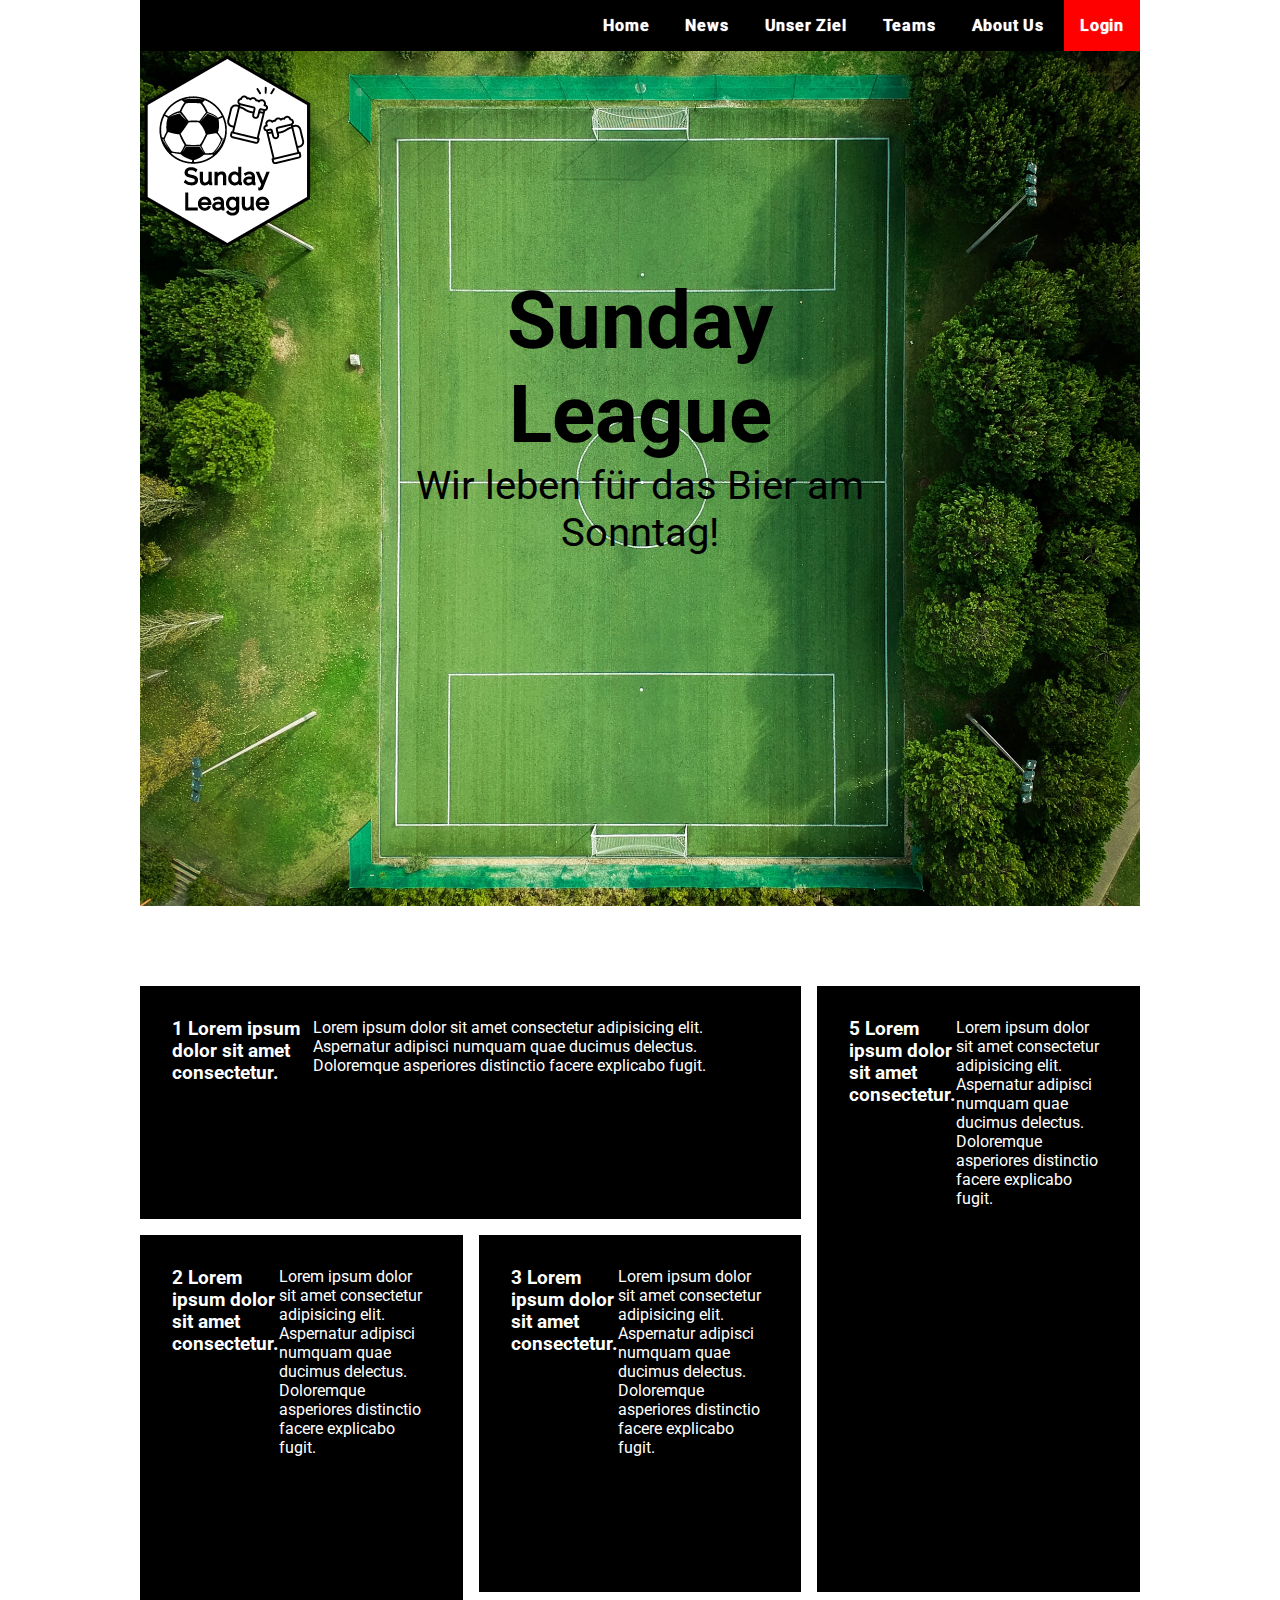
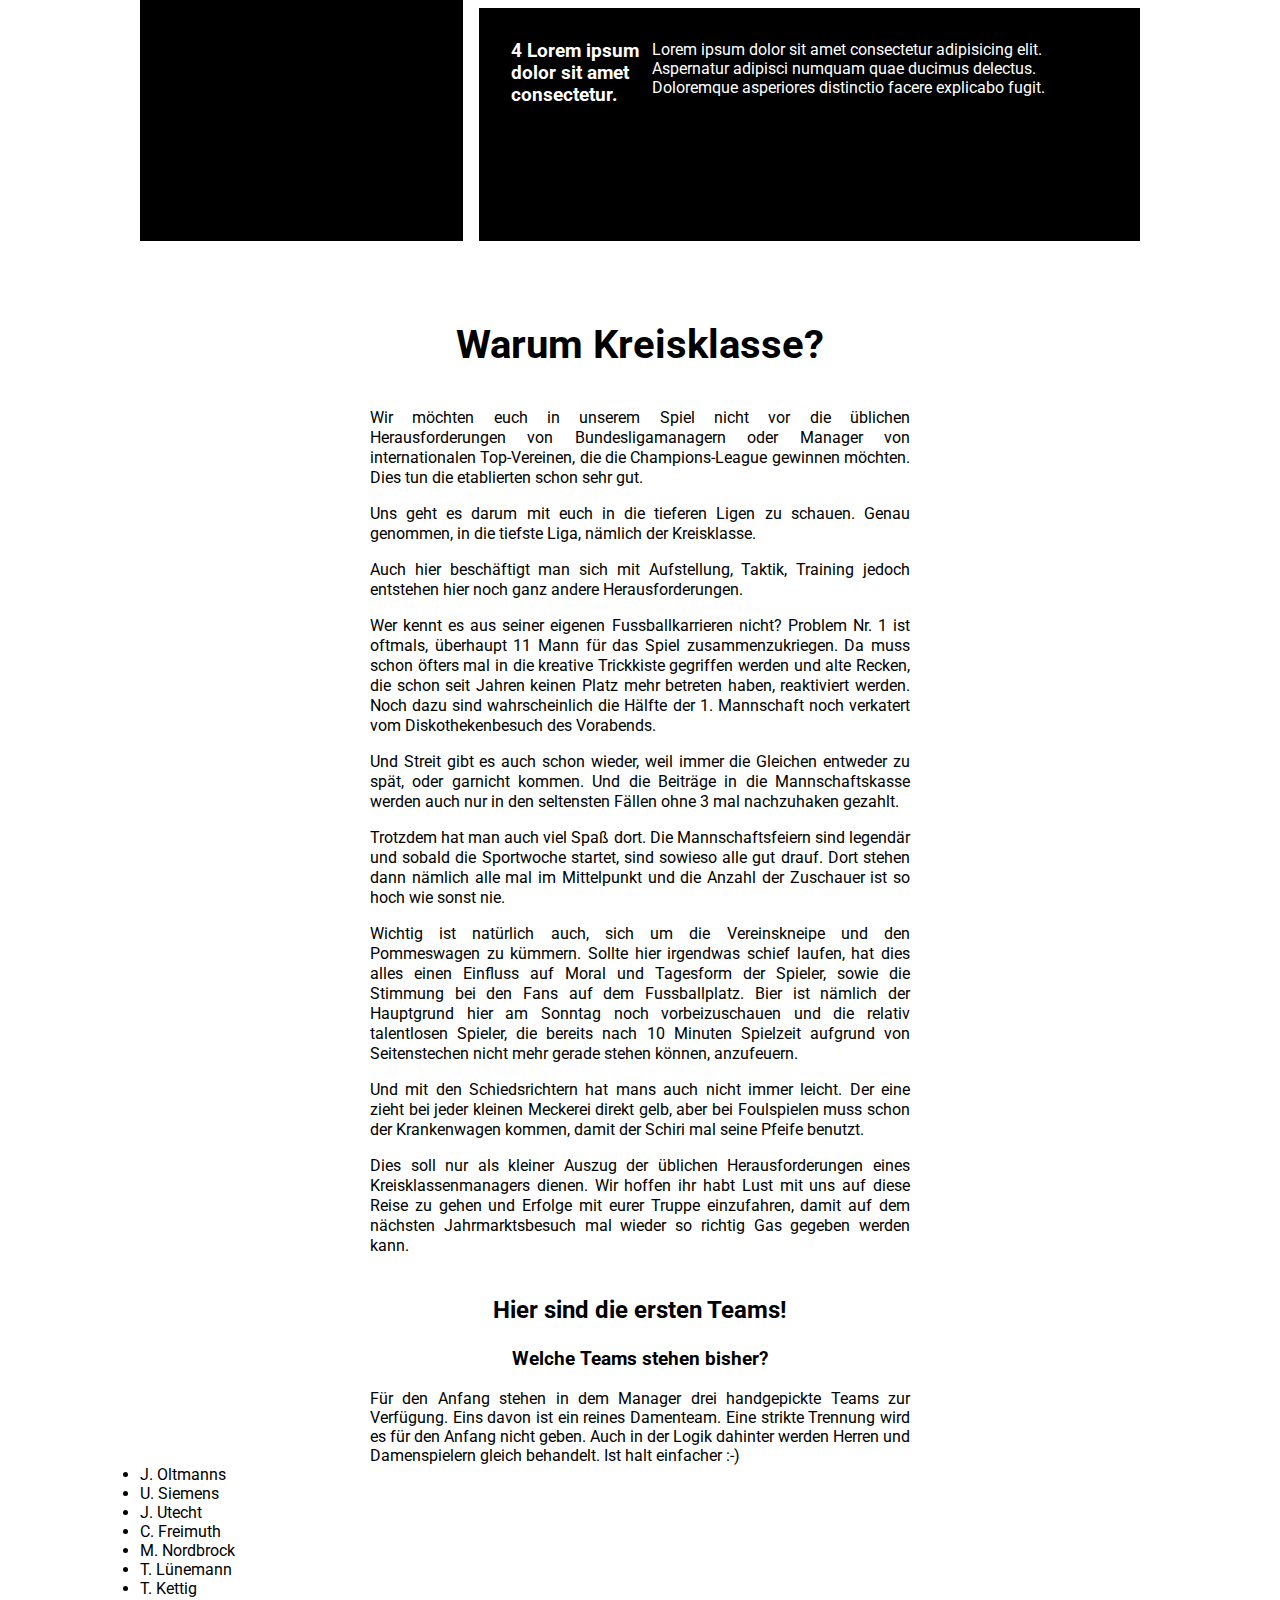
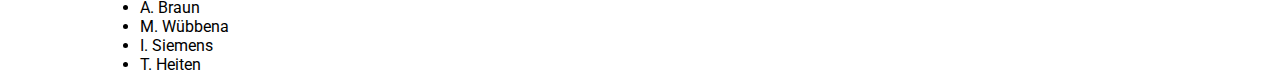
==== index.html @ 35e3285a "Basic Design, init GITHUB" ====
<!DOCTYPE html>
<html lang="en">
<head>
  <meta charset="UTF-8">
  <meta http-equiv="X-UA-Compatible" content="IE=edge">
  <meta name="viewport" content="width=device-width, initial-scale=1.0">
  <title>Sunday League</title>
  <link rel="stylesheet" href="assets/css/style.css">
</head>
<body>
  <nav>
    <ul>
      <li><a href="#home">Home</a></li>
      <li><a href="#news">News</a></li>
      <li><a href="#ziel">Unser Ziel</a></li>
      <li><a href="#teams">Teams</a></li>
      <li><a href="#about">About Us</a></li>
      <li><a href="#">Login</a></li>
    </ul>
  </nav>
  <section id="home">
    <header>
      <div><img src="assets/img/logo.png" alt="Sunday League Logo, Fusball und Bier"></div>
      <div>test</div>
      <article>
        <h1>Sunday League</h1>
        <p>Wir leben für das Bier am Sonntag!</p>
      </article>
    </header>
  </section>
    <main>
      <section id="news">
        <div class="flex-news grid-news-1">
          <h3>1 Lorem ipsum dolor sit amet consectetur.</h3>
          <p>Lorem ipsum dolor sit amet consectetur adipisicing elit. Aspernatur adipisci numquam quae ducimus delectus. Doloremque asperiores distinctio facere explicabo fugit.</p>
          <img src="" alt="">
        </div>
        <div class="flex-news grid-news-2">
          <h3>2 Lorem ipsum dolor sit amet consectetur.</h3>
          <p>Lorem ipsum dolor sit amet consectetur adipisicing elit. Aspernatur adipisci numquam quae ducimus delectus. Doloremque asperiores distinctio facere explicabo fugit.</p>
          <img src="" alt="">
        </div>
        <div class="flex-news grid-news-3">
          <h3>3 Lorem ipsum dolor sit amet consectetur.</h3>
          <p>Lorem ipsum dolor sit amet consectetur adipisicing elit. Aspernatur adipisci numquam quae ducimus delectus. Doloremque asperiores distinctio facere explicabo fugit.</p>
        </div>
        <div class="flex-news grid-news-4">
          <h3>4 Lorem ipsum dolor sit amet consectetur.</h3>
          <p>Lorem ipsum dolor sit amet consectetur adipisicing elit. Aspernatur adipisci numquam quae ducimus delectus. Doloremque asperiores distinctio facere explicabo fugit.</p>
          <img src="" alt="">
        </div>
        <div class="flex-news grid-news-5">
          <h3>5 Lorem ipsum dolor sit amet consectetur.</h3>
          <p>Lorem ipsum dolor sit amet consectetur adipisicing elit. Aspernatur adipisci numquam quae ducimus delectus. Doloremque asperiores distinctio facere explicabo fugit.</p>
          <img src="" alt="">
        </div>
      </section>
      <section id="ziel">
        <article>
          <h2> Warum Kreisklasse?</h2>
          <p>
            Wir möchten euch in unserem Spiel nicht vor die üblichen
            Herausforderungen von Bundesligamanagern oder Manager von
            internationalen Top-Vereinen, die die Champions-League gewinnen
            möchten. Dies tun die etablierten schon sehr gut.
          </p>
          <p>
            Uns geht es darum mit euch in die tieferen Ligen zu schauen. Genau
            genommen, in die tiefste Liga, nämlich der Kreisklasse.
          </p>
          <p>
            Auch hier beschäftigt man sich mit Aufstellung, Taktik, Training
            jedoch entstehen hier noch ganz andere Herausforderungen.
          </p>
          <p>
            Wer kennt es aus seiner eigenen Fussballkarrieren nicht? Problem Nr. 1
            ist oftmals, überhaupt 11 Mann für das Spiel zusammenzukriegen. Da
            muss schon öfters mal in die kreative Trickkiste gegriffen werden und
            alte Recken, die schon seit Jahren keinen Platz mehr betreten haben,
            reaktiviert werden. Noch dazu sind wahrscheinlich die Hälfte der 1.
            Mannschaft noch verkatert vom Diskothekenbesuch des Vorabends.
          </p>
          <p>
            Und Streit gibt es auch schon wieder, weil immer die Gleichen entweder
            zu spät, oder garnicht kommen. Und die Beiträge in die
            Mannschaftskasse werden auch nur in den seltensten Fällen ohne 3 mal
            nachzuhaken gezahlt.
          </p>
          <p>
            Trotzdem hat man auch viel Spaß dort. Die Mannschaftsfeiern sind
            legendär und sobald die Sportwoche startet, sind sowieso alle gut
            drauf. Dort stehen dann nämlich alle mal im Mittelpunkt und die Anzahl
            der Zuschauer ist so hoch wie sonst nie.
          </p>
          <p>
            Wichtig ist natürlich auch, sich um die Vereinskneipe und den
            Pommeswagen zu kümmern. Sollte hier irgendwas schief laufen, hat dies
            alles einen Einfluss auf Moral und Tagesform der Spieler, sowie die
            Stimmung bei den Fans auf dem Fussballplatz. Bier ist nämlich der
            Hauptgrund hier am Sonntag noch vorbeizuschauen und die relativ
            talentlosen Spieler, die bereits nach 10 Minuten Spielzeit aufgrund
            von Seitenstechen nicht mehr gerade stehen können, anzufeuern.
          </p>
          <p>
            Und mit den Schiedsrichtern hat mans auch nicht immer leicht. Der eine
            zieht bei jeder kleinen Meckerei direkt gelb, aber bei Foulspielen
            muss schon der Krankenwagen kommen, damit der Schiri mal seine Pfeife
            benutzt.
          </p>
          <p>
            Dies soll nur als kleiner Auszug der üblichen Herausforderungen eines
            Kreisklassenmanagers dienen. Wir hoffen ihr habt Lust mit uns auf
            diese Reise zu gehen und Erfolge mit eurer Truppe einzufahren, damit
            auf dem nächsten Jahrmarktsbesuch mal wieder so richtig Gas gegeben
            werden kann.
          </p>
        </article>
      </section>
      <section id="teams">
        <h2> Hier sind die ersten Teams!</h2>
          <div>
            <h3>Welche Teams stehen bisher?</h3>
            <p>Für den Anfang stehen in dem Manager drei handgepickte Teams zur
              Verfügung. Eins davon ist ein reines Damenteam. Eine strikte Trennung wird es für den Anfang nicht geben. Auch in der Logik dahinter werden Herren und Damenspielern gleich behandelt. Ist halt einfacher :-)</p>
          </div>
          <div class="grid-teams">
            <ul>
              <li>J. Oltmanns</li>
              <li>U. Siemens</li>
              <li>J. Utecht</li>
              <li>C. Freimuth</li>
              <li>M. Nordbrock</li>
              <li>T. Lünemann</li>
              <li>T. Kettig</li>
              <li>A. Braun</li>
              <li>M. Wübbena</li>
              <li>I. Siemens</li>
              <li>T. Heiten</li>
            </ul>
          </div>
      </section>
    </main>
</body>
</html>
---- assets/css/style.css ----
@import url("https://fonts.googleapis.com/css2?family=Roboto:wght@400;700;900&display=swap");

/* font-family: 'Roboto', sans-serif; */

/* ============DEFINING VARIABLES=========== */

:root {
  --prm-ff: "Roboto", sans-serif;
  --max-width-text: 60ch;
}

/* =============GENERAL STYLING============== */

* {
  margin: 0;
  padding: 0;
  box-sizing: border-box;
}

body {
  max-width: 1000px;
  margin: 0 auto;
  font-family: var(--prm-ff);
}

/*===============SCROLLING============*/

html {
  scroll-snap-type: y mandatory;
  scroll-behavior: smooth;
  scroll-padding: 0;
}

section {
  scroll-snap-align: start;
  scroll-margin-block-start: 10vh;
  scroll-margin-block-end: 20vh;
}

/* ==============NAVBAR============ */
body nav:first-of-type {
  position: sticky;
  top: 0em;
  min-height: 5vh;
}

body nav:first-of-type ul {
  background-color: black;
  text-align: right;
  list-style: none;
}

body nav:first-of-type ul li {
  display: inline-block;
  font-size: 1rem;
  font-weight: 700;
  padding: 1em 1em;
  /* border-right: solid 0.25em white;
  border-left: solid 0.25em white; */
  text-align: center;
}

body nav:first-of-type ul li a {
  color: white;
  text-shadow: 0px 0px 1px white;
  text-decoration: none;
  letter-spacing: 0.05em;
}

body nav:first-of-type ul li a:hover {
  color: grey;
  text-decoration: none;
}

body nav:first-of-type ul li:last-child {
  background-color: red;
}
/* =============HEADER SECTION 1 ============== */

section header > div:first-of-type {
  text-align: left;
  /* position: relative; */
  /* top: -3rem; */
  /* left: -1rem; */
}

section header {
  background-image: url(../img/henrique-macedo-8RzMsxk3wgg-unsplash.jpeg);
  background-size: cover;
  background-position: center;
  min-height: 95vh;
  margin-bottom: 5rem;
}

section header article {
  max-width: 50%;
  margin: 0 auto;
  text-align: center;
  font-family: var(--prm-ff);
  /* text-shadow: 1px 1px 2px black; */
  /* padding: 1.5rem 0; */
}

section header article h1 {
  font-size: 5rem;
}

section header article p {
  font-size: 2.5rem;
}

/* =============NEWS SITE=============== */

/* /////// SETUP CSS GRID / FLEXBOX ////////// */

main section div:nth-child(1) {
  grid-area: news-1;
}

main section div:nth-child(2) {
  grid-area: news-2;
}

main section div:nth-child(3) {
  grid-area: news-3;
}

main section div:nth-child(4) {
  grid-area: news-4;
}

main section div:nth-child(5) {
  grid-area: player-focus;
}

main section:nth-child(1) > div {
  display: flex;
}

main > section:nth-child(1) {
  display: grid;
  grid-template-areas:
    "news-1 news-1 player-focus"
    "news-2 news-3 player-focus"
    "news-2 news-4 news-4";
  grid-auto-columns: 1fr;
  gap: 1rem;
  min-height: 95vh;
}

/* ////////Styling NEWS-BLOCKS///////// */

main section:nth-child(1) {
  margin-bottom: 5rem;
}

main section:nth-child(1) div {
  padding: 2em;
  background-color: black;
  color: white;

  /* margin-bottom: 2.5rem; */
}

/* ==============STYLING WHY PAGE================ */

main section:nth-child(2) {
  max-width: var(--max-width-text);
  margin: 0 auto;
  margin-bottom: 2.5rem;
}

main section:nth-child(2) h2 {
  text-align: center;
  font-size: 2.5rem;
  font-weight: 700;
  margin-bottom: 1em;
}

main section:nth-child(2) p {
  text-align: justify;
  margin-bottom: 1em;
  line-height: 1.25em;
}

/* =================STYLING TEAM PAGE================ */

main section:nth-child(3) {
}

main section:nth-child(3) h2 {
  text-align: center;
  margin-bottom: 1em;
}

main section:nth-child(3) h3 {
  text-align: center;
  margin-bottom: 1em;
}

main section:nth-child(3) p {
  text-align: justify;
  max-width: var(--max-width-text);
  margin: 0 auto;
}
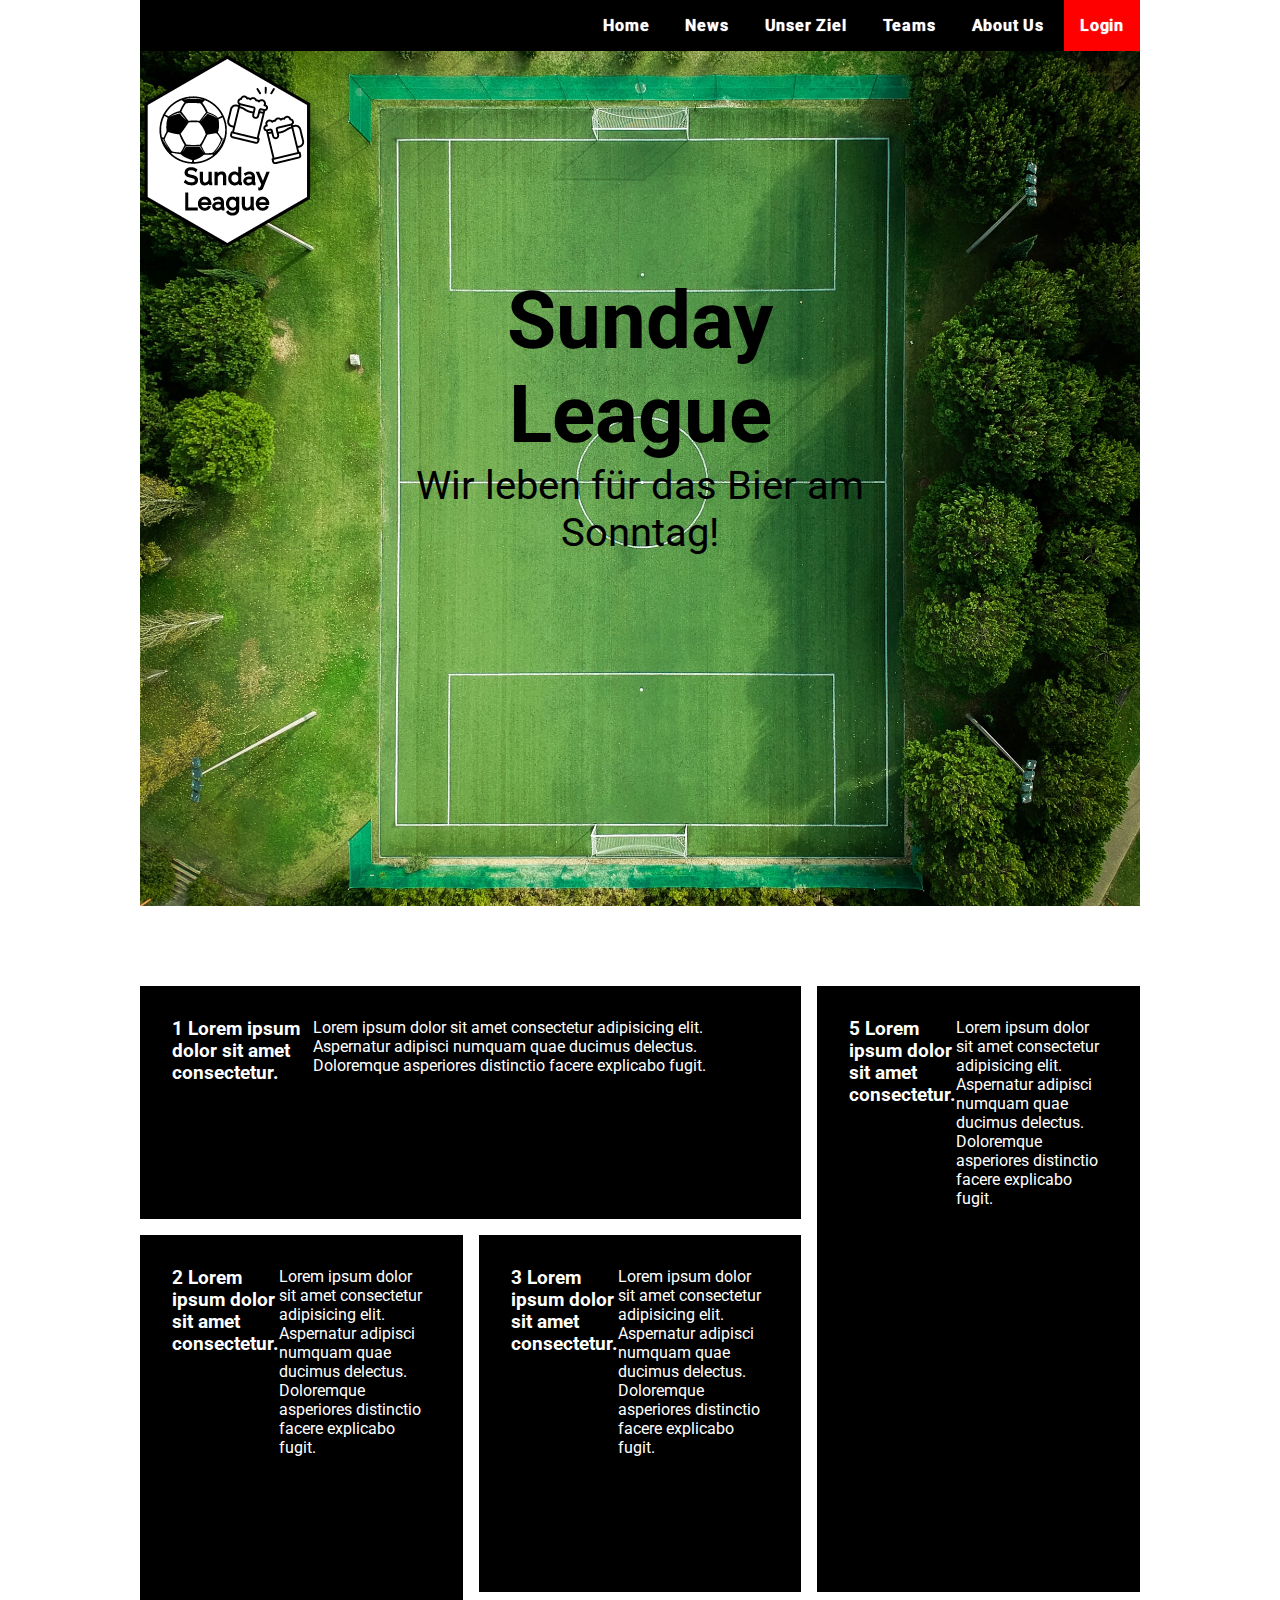
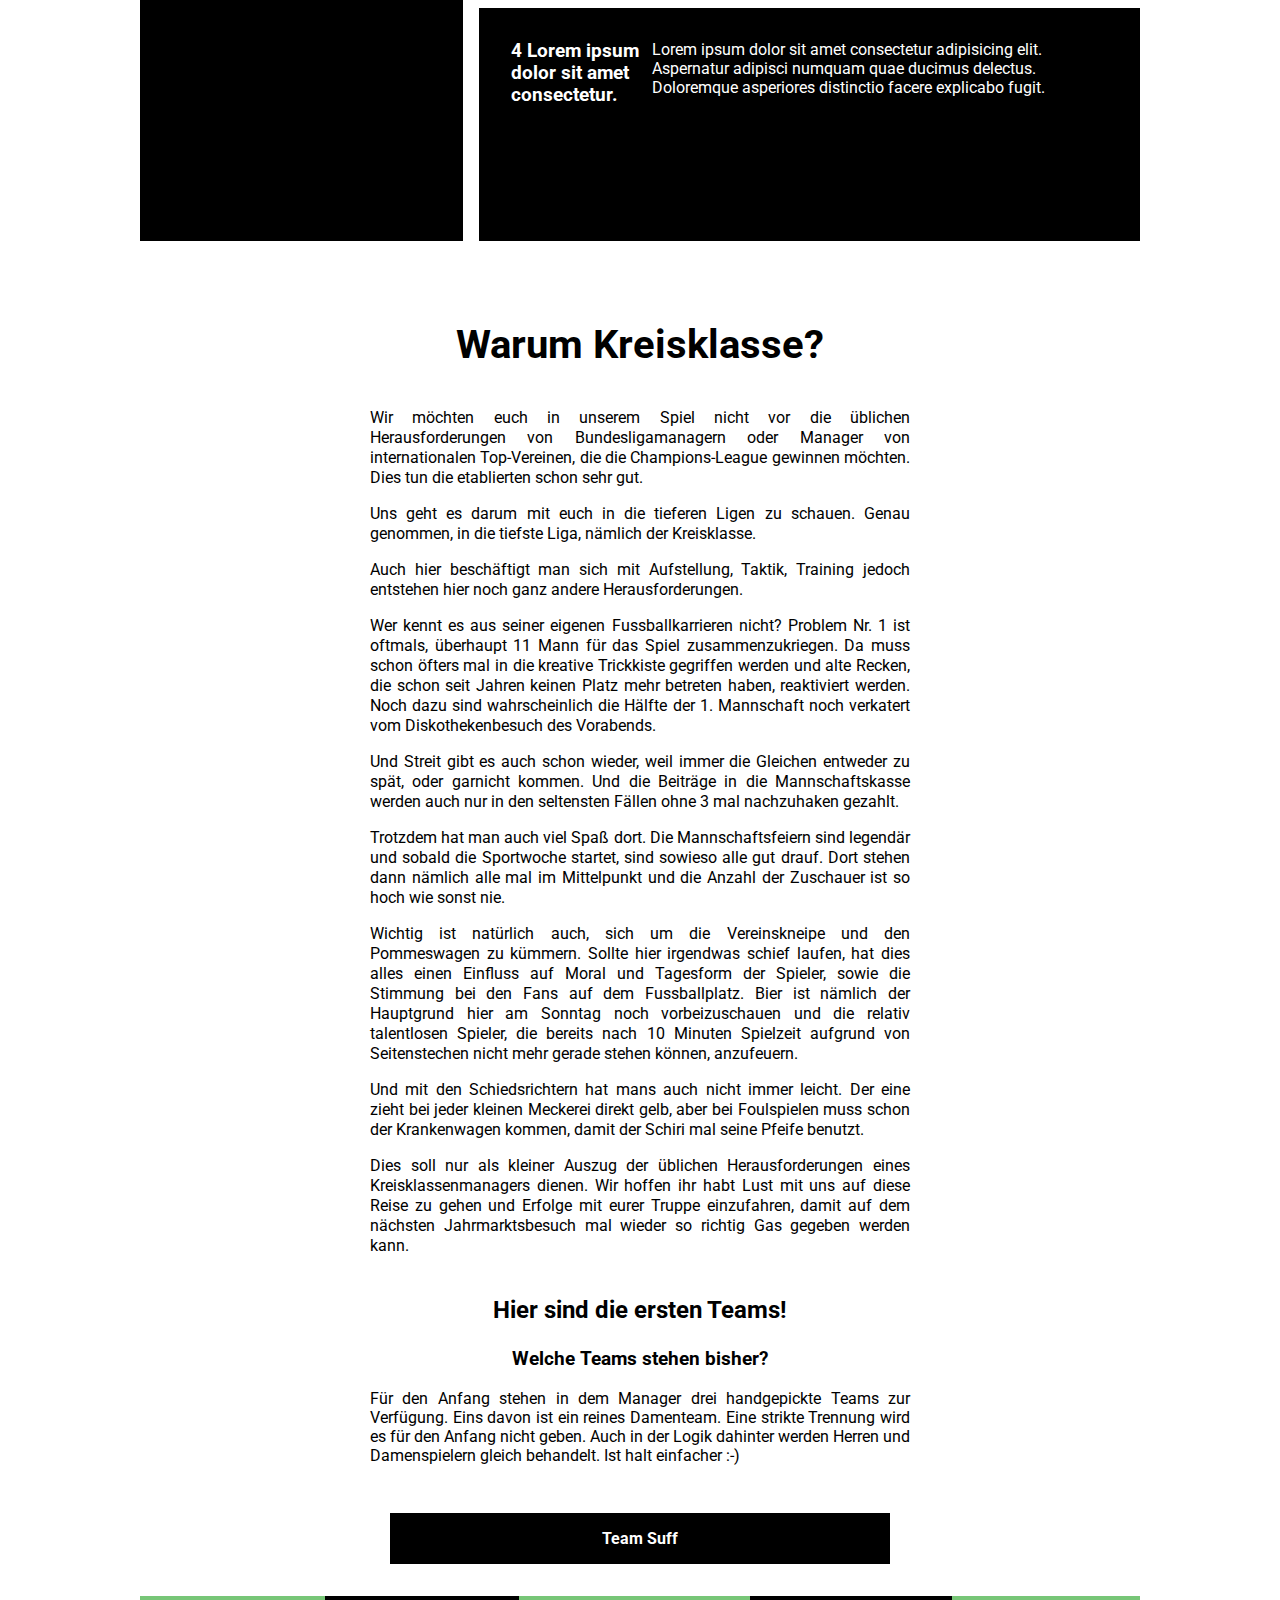
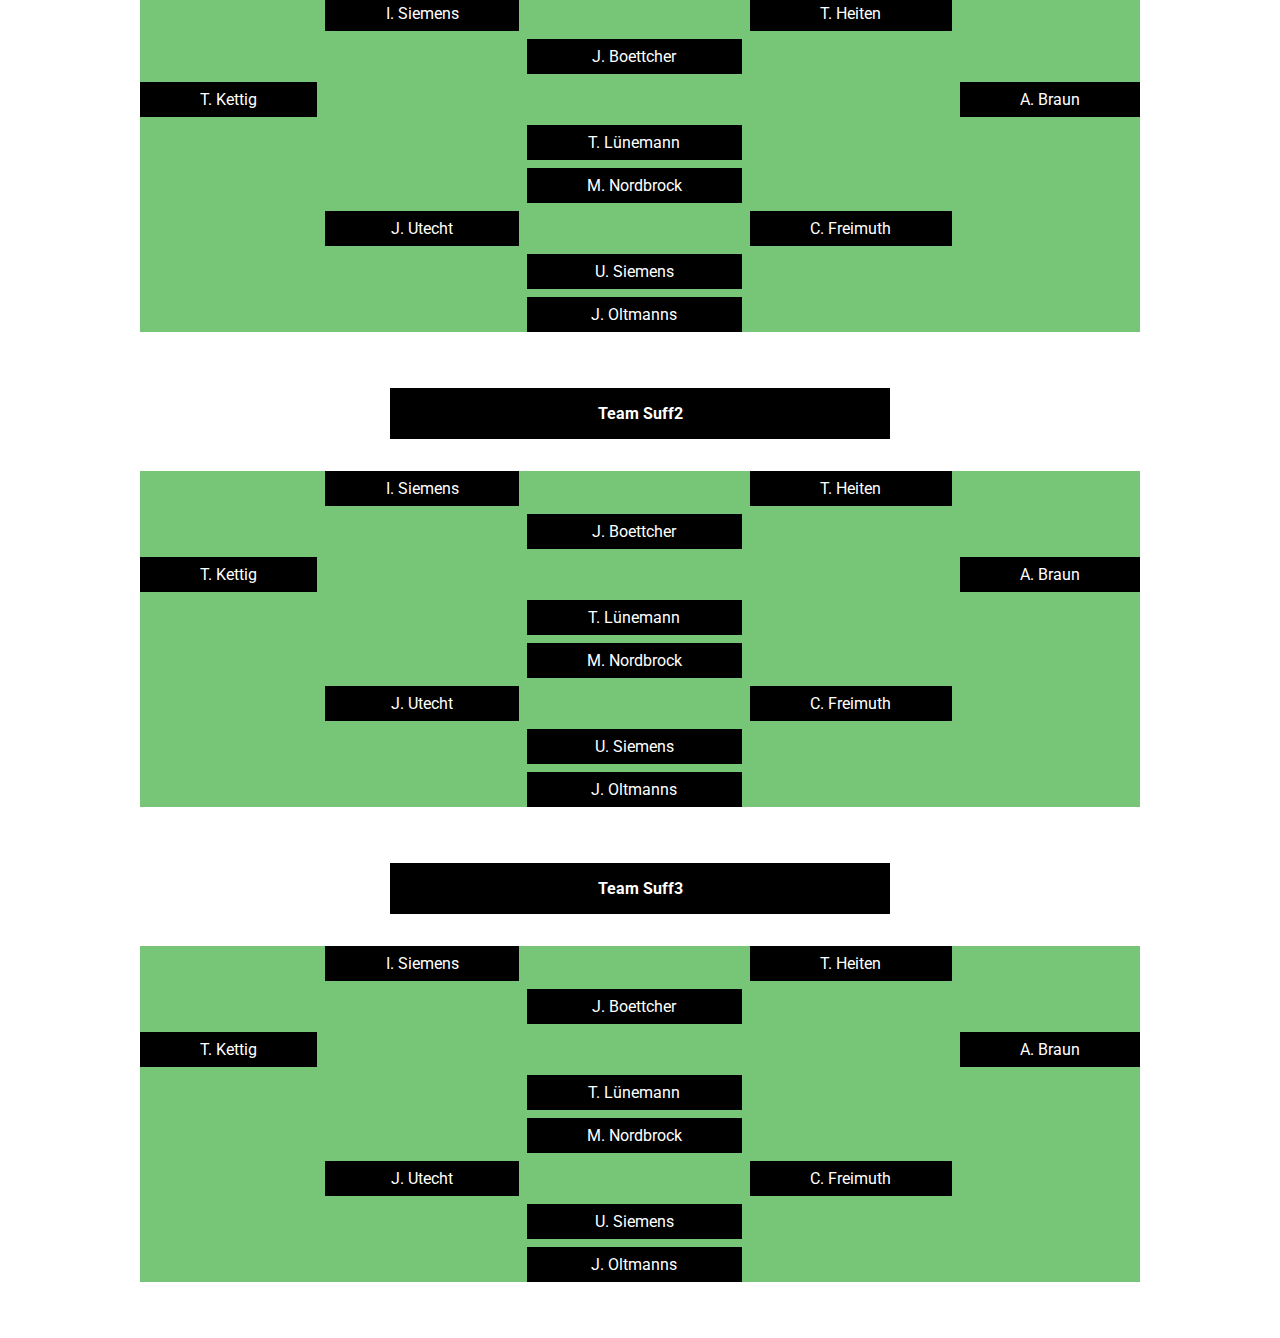
==== commit 4ed20dc3: "erstellung grid teamsseite, 2. Versuch hochzuladen" ====
--- a/index.html
+++ b/index.html
@@ -117,27 +117,54 @@
         </article>
       </section>
       <section id="teams">
-        <h2> Hier sind die ersten Teams!</h2>
-          <div>
-            <h3>Welche Teams stehen bisher?</h3>
-            <p>Für den Anfang stehen in dem Manager drei handgepickte Teams zur
+        <h2>Hier sind die ersten Teams!</h2>
+        <div>
+          <h3>Welche Teams stehen bisher?</h3>
+          <p>Für den Anfang stehen in dem Manager drei handgepickte Teams zur
               Verfügung. Eins davon ist ein reines Damenteam. Eine strikte Trennung wird es für den Anfang nicht geben. Auch in der Logik dahinter werden Herren und Damenspielern gleich behandelt. Ist halt einfacher :-)</p>
-          </div>
-          <div class="grid-teams">
-            <ul>
-              <li>J. Oltmanns</li>
-              <li>U. Siemens</li>
-              <li>J. Utecht</li>
-              <li>C. Freimuth</li>
-              <li>M. Nordbrock</li>
-              <li>T. Lünemann</li>
-              <li>T. Kettig</li>
-              <li>A. Braun</li>
-              <li>M. Wübbena</li>
-              <li>I. Siemens</li>
-              <li>T. Heiten</li>
-            </ul>
-          </div>
+        </div>
+        <h4>Team Suff</h4>
+        <div class="grid-teams">
+            <div>J. Oltmanns</div>
+            <div>U. Siemens</div>
+            <div>J. Utecht</div>
+            <div>C. Freimuth</div>
+            <div>M. Nordbrock</div>
+            <div>T. Lünemann</div>
+            <div>T. Kettig</div>
+            <div>A. Braun</div>
+            <div>J. Boettcher</div>
+            <div>I. Siemens</div>
+            <div>T. Heiten</div>
+        </div>
+        <h4>Team Suff2</h4>
+        <div class="grid-teams">
+            <div>J. Oltmanns</div>
+            <div>U. Siemens</div>
+            <div>J. Utecht</div>
+            <div>C. Freimuth</div>
+            <div>M. Nordbrock</div>
+            <div>T. Lünemann</div>
+            <div>T. Kettig</div>
+            <div>A. Braun</div>
+            <div>J. Boettcher</div>
+            <div>I. Siemens</div>
+            <div>T. Heiten</div>
+        </div>
+        <h4>Team Suff3</h4>
+        <div class="grid-teams">
+            <div>J. Oltmanns</div>
+            <div>U. Siemens</div>
+            <div>J. Utecht</div>
+            <div>C. Freimuth</div>
+            <div>M. Nordbrock</div>
+            <div>T. Lünemann</div>
+            <div>T. Kettig</div>
+            <div>A. Braun</div>
+            <div>J. Boettcher</div>
+            <div>I. Siemens</div>
+            <div>T. Heiten</div>
+        </div>
       </section>
     </main>
 </body>
--- a/assets/css/style.css
+++ b/assets/css/style.css
@@ -26,15 +26,15 @@
 /*===============SCROLLING============*/
 
 html {
-  scroll-snap-type: y mandatory;
+  /* scroll-snap-type: y mandatory; */
   scroll-behavior: smooth;
   scroll-padding: 0;
 }
 
 section {
-  scroll-snap-align: start;
-  scroll-margin-block-start: 10vh;
-  scroll-margin-block-end: 20vh;
+  /* scroll-snap-align: start; */
+  scroll-margin-block-start: 7.5vh;
+  /* scroll-margin-block-end: 20vh; */
 }
 
 /* ==============NAVBAR============ */
@@ -186,6 +186,7 @@
 /* =================STYLING TEAM PAGE================ */
 
 main section:nth-child(3) {
+  text-align: center;
 }
 
 main section:nth-child(3) h2 {
@@ -194,7 +195,6 @@
 }
 
 main section:nth-child(3) h3 {
-  text-align: center;
   margin-bottom: 1em;
 }
 
@@ -203,3 +203,84 @@
   max-width: var(--max-width-text);
   margin: 0 auto;
 }
+
+main section:nth-child(3) h4 {
+  margin-bottom: 2em;
+  margin-inline: auto;
+  max-width: 50%;
+  padding: 1em;
+  background-color: black;
+  color: white;
+}
+
+#teams > div:nth-of-type(1) {
+  margin-bottom: 3rem;
+}
+/* ====STYLING FORMATIONS========== */
+
+.grid-teams {
+  background-color: #77c677;
+  margin-bottom: 3.5rem;
+}
+
+/* ====STYLING PLAYER ITEMS========== */
+
+.grid-teams > div {
+  padding: 0.5em 1em;
+  background-color: black;
+  text-align: center;
+  color: white;
+}
+
+/* SETTING UP GRID-AREA */
+
+/* STYLING TACTICS weiter unten */
+.grid-teams {
+  display: grid;
+  gap: 0.5rem;
+  grid-template-areas:
+    ". ten . eleven . "
+    ". . nine . ."
+    "seven . . . eight"
+    ". . six . ."
+    ". . five . ."
+    ". three . four ."
+    ". . two . ."
+    ". . one . .";
+}
+
+/* SElECTING GRID ITEMS */
+
+.grid-teams div:nth-of-type(1) {
+  grid-area: one;
+}
+.grid-teams div:nth-of-type(2) {
+  grid-area: two;
+}
+.grid-teams div:nth-of-type(3) {
+  grid-area: three;
+}
+.grid-teams div:nth-of-type(4) {
+  grid-area: four;
+}
+.grid-teams div:nth-of-type(5) {
+  grid-area: five;
+}
+.grid-teams div:nth-of-type(6) {
+  grid-area: six;
+}
+.grid-teams div:nth-of-type(7) {
+  grid-area: seven;
+}
+.grid-teams div:nth-of-type(8) {
+  grid-area: eight;
+}
+.grid-teams div:nth-of-type(9) {
+  grid-area: nine;
+}
+.grid-teams div:nth-of-type(10) {
+  grid-area: ten;
+}
+.grid-teams div:nth-of-type(11) {
+  grid-area: eleven;
+}
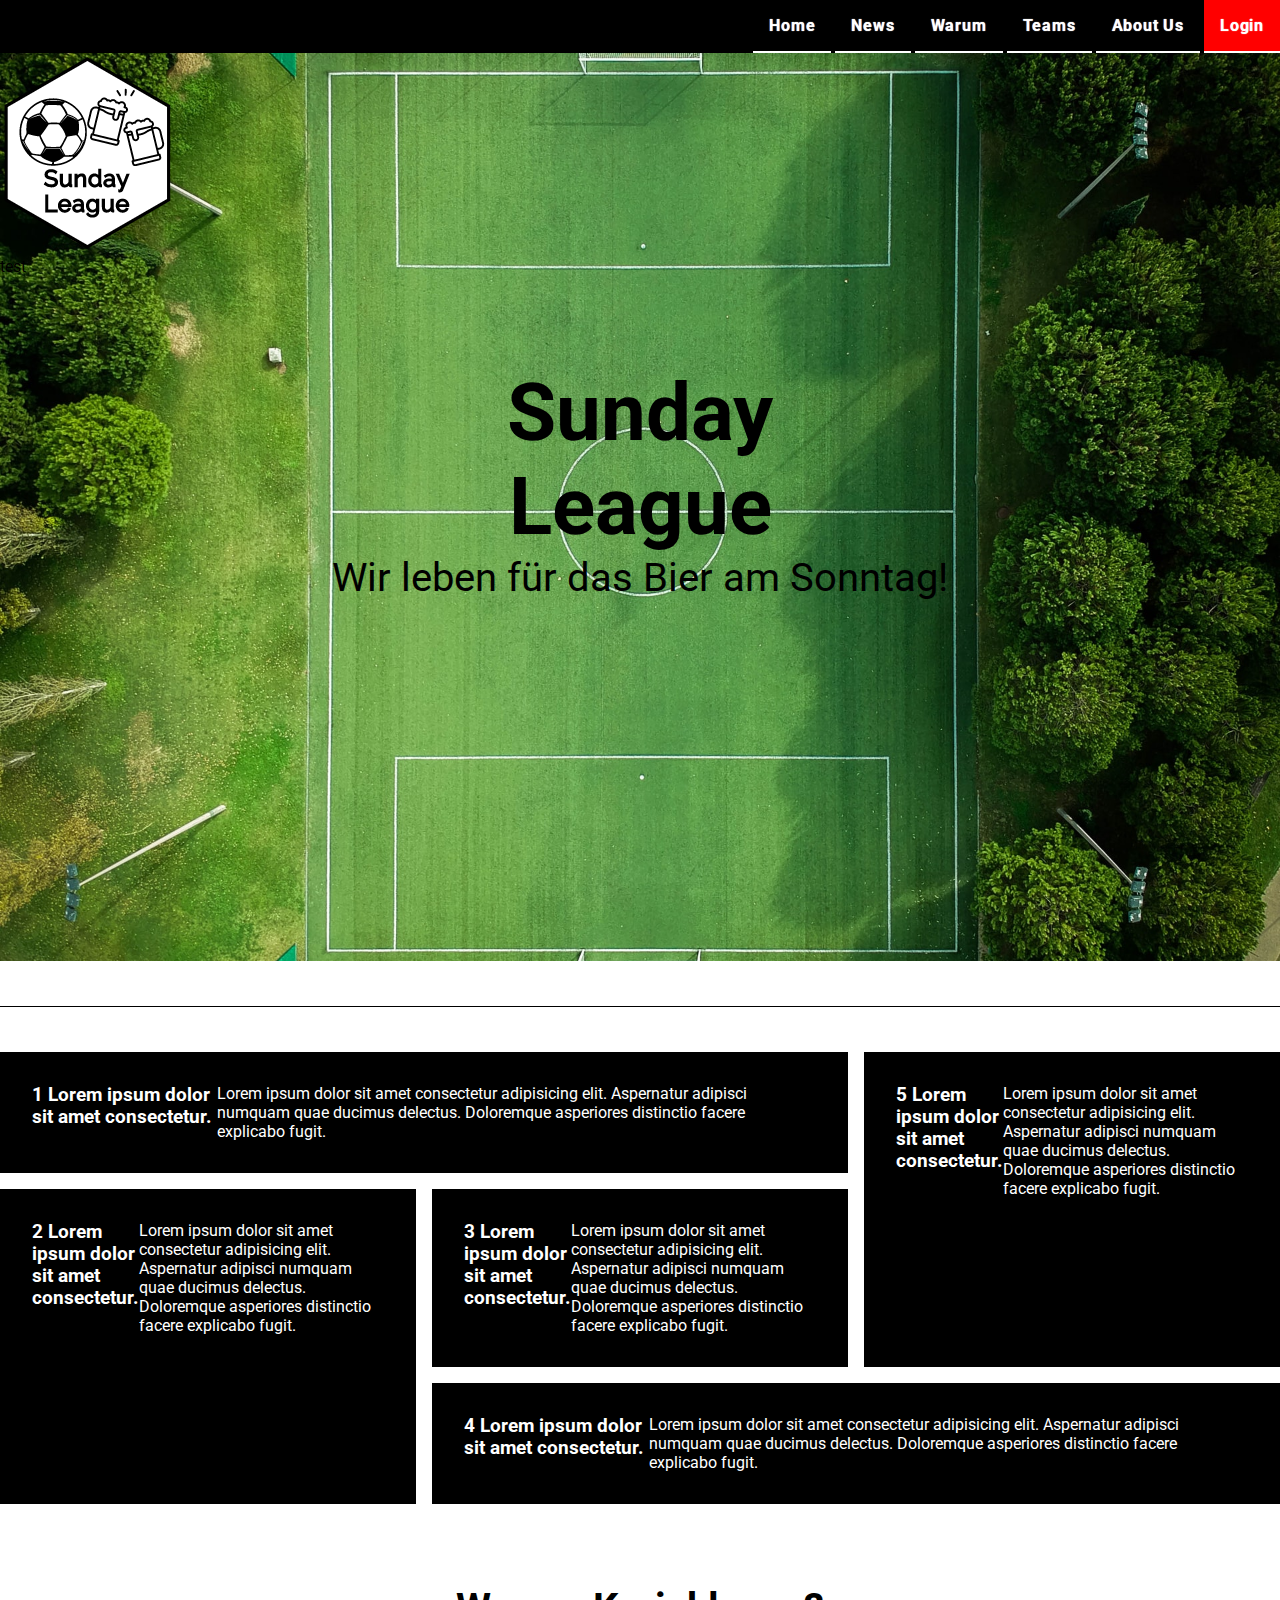
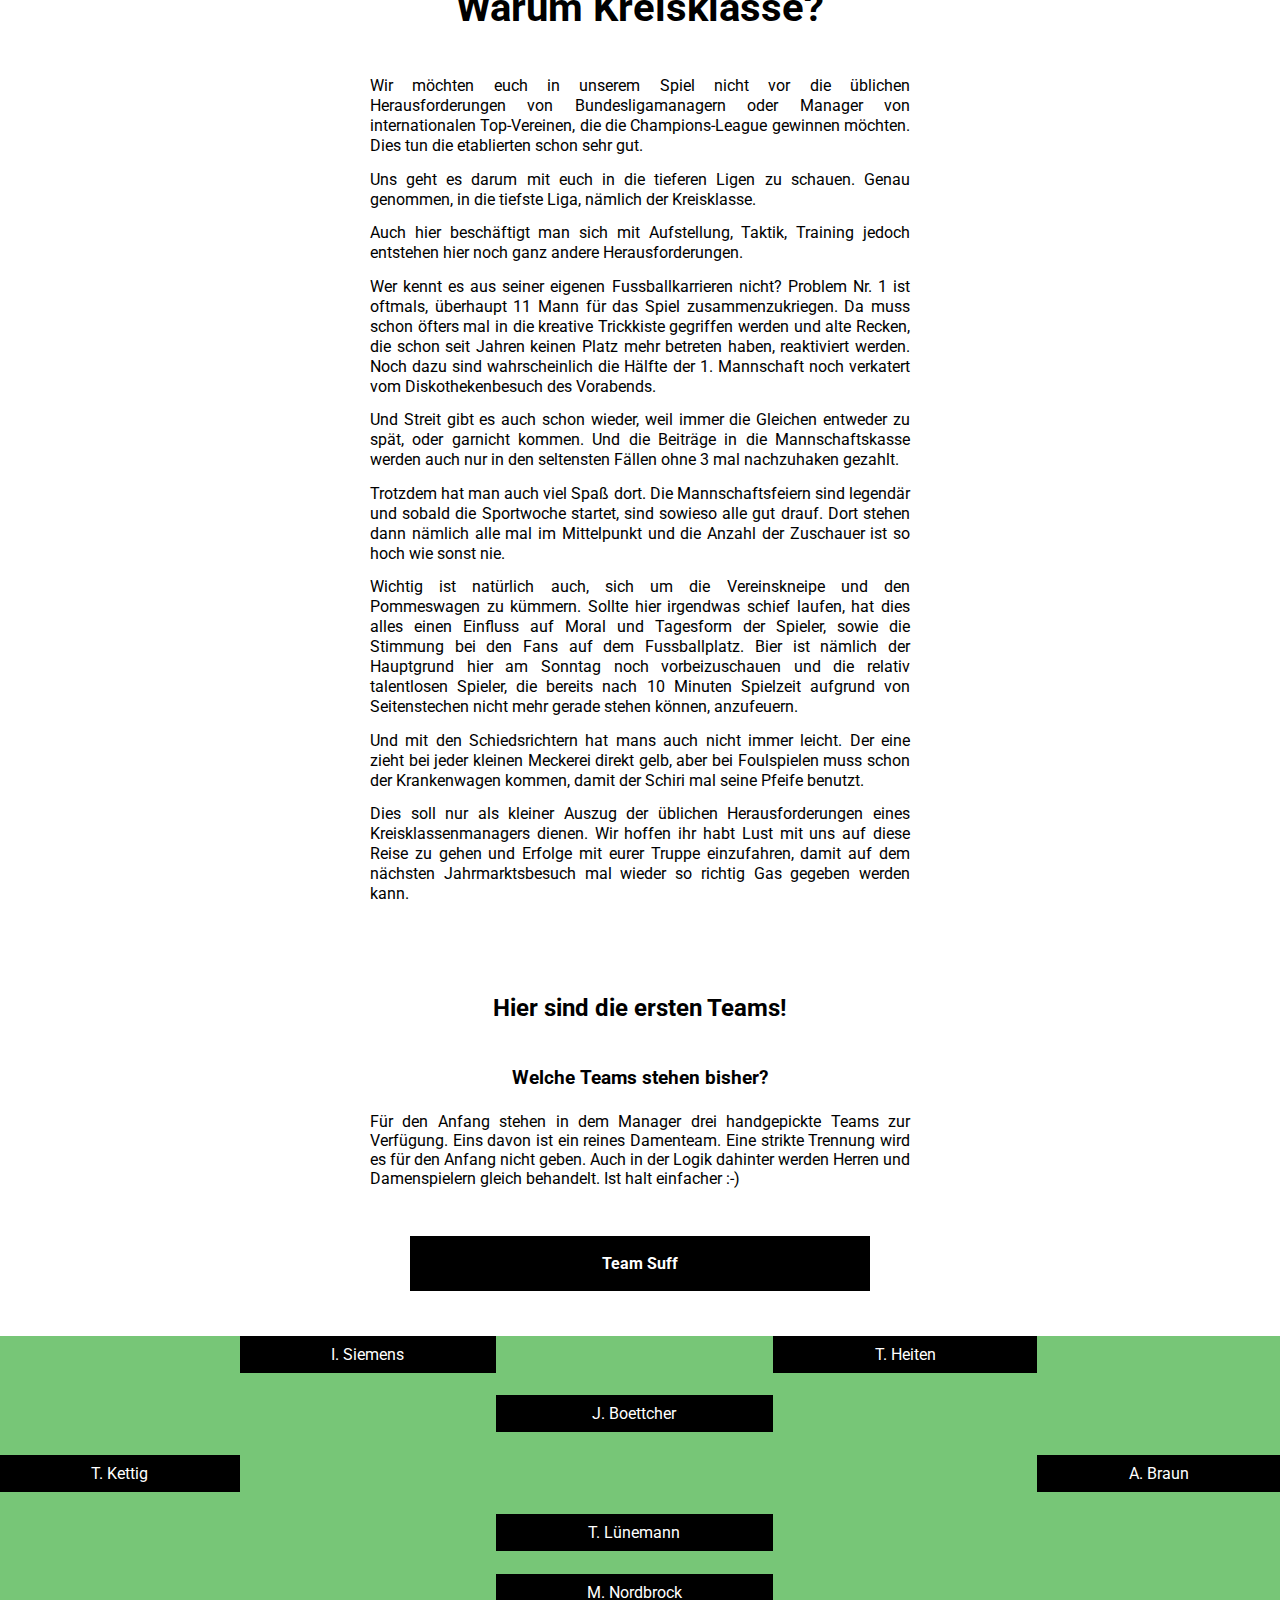
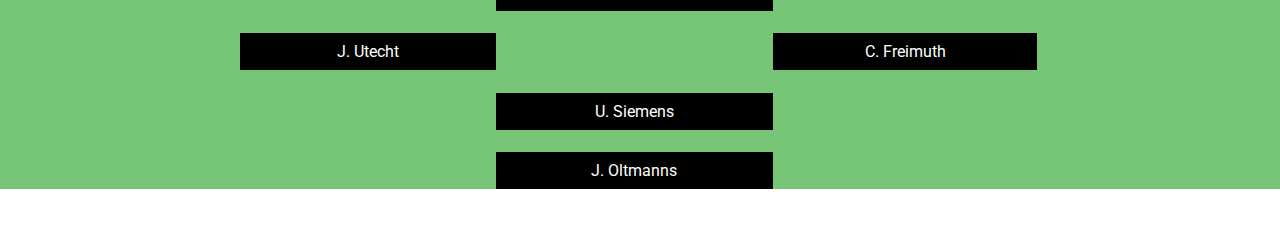
==== commit 5eba4946: "refactoring - deleting heights" ====
--- a/index.html
+++ b/index.html
@@ -12,24 +12,23 @@
     <ul>
       <li><a href="#home">Home</a></li>
       <li><a href="#news">News</a></li>
-      <li><a href="#ziel">Unser Ziel</a></li>
+      <li><a href="#why">Warum</a></li>
       <li><a href="#teams">Teams</a></li>
       <li><a href="#about">About Us</a></li>
       <li><a href="#">Login</a></li>
     </ul>
   </nav>
-  <section id="home">
-    <header>
-      <div><img src="assets/img/logo.png" alt="Sunday League Logo, Fusball und Bier"></div>
-      <div>test</div>
-      <article>
-        <h1>Sunday League</h1>
-        <p>Wir leben für das Bier am Sonntag!</p>
-      </article>
-    </header>
-  </section>
+  <header class="section_home" id="home">
+    <div><img src="assets/img/logo.png" alt="Sunday League Logo, Fusball und Bier"></div>
+    <div>test</div>
+    <article>
+      <h1>Sunday</h1> 
+      <h1>League</h1>
+      <p>Wir leben für das Bier am Sonntag!</p>
+    </article>
+  </header>
     <main>
-      <section id="news">
+      <section class="section_news" id="news">
         <div class="flex-news grid-news-1">
           <h3>1 Lorem ipsum dolor sit amet consectetur.</h3>
           <p>Lorem ipsum dolor sit amet consectetur adipisicing elit. Aspernatur adipisci numquam quae ducimus delectus. Doloremque asperiores distinctio facere explicabo fugit.</p>
@@ -55,7 +54,7 @@
           <img src="" alt="">
         </div>
       </section>
-      <section id="ziel">
+      <section class="section_why" id="why">
         <article>
           <h2> Warum Kreisklasse?</h2>
           <p>
@@ -116,7 +115,7 @@
           </p>
         </article>
       </section>
-      <section id="teams">
+      <section class="section_teams" id="teams">
         <h2>Hier sind die ersten Teams!</h2>
         <div>
           <h3>Welche Teams stehen bisher?</h3>
@@ -137,34 +136,6 @@
             <div>I. Siemens</div>
             <div>T. Heiten</div>
         </div>
-        <h4>Team Suff2</h4>
-        <div class="grid-teams">
-            <div>J. Oltmanns</div>
-            <div>U. Siemens</div>
-            <div>J. Utecht</div>
-            <div>C. Freimuth</div>
-            <div>M. Nordbrock</div>
-            <div>T. Lünemann</div>
-            <div>T. Kettig</div>
-            <div>A. Braun</div>
-            <div>J. Boettcher</div>
-            <div>I. Siemens</div>
-            <div>T. Heiten</div>
-        </div>
-        <h4>Team Suff3</h4>
-        <div class="grid-teams">
-            <div>J. Oltmanns</div>
-            <div>U. Siemens</div>
-            <div>J. Utecht</div>
-            <div>C. Freimuth</div>
-            <div>M. Nordbrock</div>
-            <div>T. Lünemann</div>
-            <div>T. Kettig</div>
-            <div>A. Braun</div>
-            <div>J. Boettcher</div>
-            <div>I. Siemens</div>
-            <div>T. Heiten</div>
-        </div>
       </section>
     </main>
 </body>
--- a/assets/css/style.css
+++ b/assets/css/style.css
@@ -7,6 +7,8 @@
 :root {
   --prm-ff: "Roboto", sans-serif;
   --max-width-text: 60ch;
+  --space-vertical-half: 5vh;
+  --space-vertical-full: 10vh;
 }
 
 /* =============GENERAL STYLING============== */
@@ -17,31 +19,21 @@
   box-sizing: border-box;
 }
 
+html {
+  scroll-behavior: smooth;
+}
+
 body {
-  max-width: 1000px;
+  max-width: 1440px;
   margin: 0 auto;
   font-family: var(--prm-ff);
 }
 
-/*===============SCROLLING============*/
-
-html {
-  /* scroll-snap-type: y mandatory; */
-  scroll-behavior: smooth;
-  scroll-padding: 0;
-}
-
-section {
-  /* scroll-snap-align: start; */
-  scroll-margin-block-start: 7.5vh;
-  /* scroll-margin-block-end: 20vh; */
-}
 
 /* ==============NAVBAR============ */
 body nav:first-of-type {
   position: sticky;
-  top: 0em;
-  min-height: 5vh;
+  top: 0;
 }
 
 body nav:first-of-type ul {
@@ -55,9 +47,8 @@
   font-size: 1rem;
   font-weight: 700;
   padding: 1em 1em;
-  /* border-right: solid 0.25em white;
-  border-left: solid 0.25em white; */
-  text-align: center;
+  text-align: center;
+  border-bottom: 2px solid white;
 }
 
 body nav:first-of-type ul li a {
@@ -77,35 +68,25 @@
 }
 /* =============HEADER SECTION 1 ============== */
 
-section header > div:first-of-type {
+header > div:first-of-type {
   text-align: left;
-  /* position: relative; */
-  /* top: -3rem; */
-  /* left: -1rem; */
-}
-
-section header {
-  background-image: url(../img/henrique-macedo-8RzMsxk3wgg-unsplash.jpeg);
-  background-size: cover;
-  background-position: center;
-  min-height: 95vh;
-  margin-bottom: 5rem;
-}
-
-section header article {
-  max-width: 50%;
-  margin: 0 auto;
-  text-align: center;
-  font-family: var(--prm-ff);
-  /* text-shadow: 1px 1px 2px black; */
-  /* padding: 1.5rem 0; */
-}
-
-section header article h1 {
+}
+
+header {
+  background: center/cover no-repeat url('../img/henrique-macedo-8RzMsxk3wgg-unsplash.jpeg');
+  margin-bottom: var(--space-vertical-half);
+}
+
+header article {
+  text-align: center;
+  padding: 10vh 0 40vh 0;
+}
+
+header article h1 {
   font-size: 5rem;
 }
 
-section header article p {
+header article p {
   font-size: 2.5rem;
 }
 
@@ -113,31 +94,32 @@
 
 /* /////// SETUP CSS GRID / FLEXBOX ////////// */
 
-main section div:nth-child(1) {
+.section_news div:nth-child(1) {
   grid-area: news-1;
 }
 
-main section div:nth-child(2) {
+.section_news div:nth-child(2) {
   grid-area: news-2;
 }
 
-main section div:nth-child(3) {
+.section_news div:nth-child(3) {
   grid-area: news-3;
 }
 
-main section div:nth-child(4) {
+.section_news div:nth-child(4) {
   grid-area: news-4;
 }
 
-main section div:nth-child(5) {
+.section_news div:nth-child(5) {
   grid-area: player-focus;
 }
 
-main section:nth-child(1) > div {
+.section_news > div {
   display: flex;
 }
 
-main > section:nth-child(1) {
+.section_news {
+  /* GRID */
   display: grid;
   grid-template-areas:
     "news-1 news-1 player-focus"
@@ -145,99 +127,83 @@
     "news-2 news-4 news-4";
   grid-auto-columns: 1fr;
   gap: 1rem;
-  min-height: 95vh;
+  /* STYLING */
+  padding: var(--space-vertical-half) 0 0 0;
+  border-top: solid 1px black;
 }
 
 /* ////////Styling NEWS-BLOCKS///////// */
 
-main section:nth-child(1) {
+.section_news {
   margin-bottom: 5rem;
 }
 
-main section:nth-child(1) div {
+.section_news div {
   padding: 2em;
   background-color: black;
   color: white;
-
-  /* margin-bottom: 2.5rem; */
 }
 
 /* ==============STYLING WHY PAGE================ */
 
-main section:nth-child(2) {
+.section_why {
   max-width: var(--max-width-text);
-  margin: 0 auto;
-  margin-bottom: 2.5rem;
-}
-
-main section:nth-child(2) h2 {
+  margin: 0 auto var(--space-vertical-full) auto;
+}
+
+.section_why h2 {
   text-align: center;
   font-size: 2.5rem;
   font-weight: 700;
-  margin-bottom: 1em;
-}
-
-main section:nth-child(2) p {
+  margin-bottom: 5vh;
+}
+
+.section_why p {
   text-align: justify;
-  margin-bottom: 1em;
+  margin-bottom: 1.5vh;
   line-height: 1.25em;
 }
 
 /* =================STYLING TEAM PAGE================ */
 
-main section:nth-child(3) {
-  text-align: center;
-}
-
-main section:nth-child(3) h2 {
-  text-align: center;
-  margin-bottom: 1em;
-}
-
-main section:nth-child(3) h3 {
-  margin-bottom: 1em;
-}
-
-main section:nth-child(3) p {
+.section_teams {
+  text-align: center;
+}
+
+.section_teams h2 {
+  text-align: center;
+  margin-bottom: 5vh
+}
+
+.section_teams h3 {
+  margin-bottom: 2.5vh;
+}
+
+.section_teams p {
   text-align: justify;
   max-width: var(--max-width-text);
   margin: 0 auto;
 }
 
-main section:nth-child(3) h4 {
-  margin-bottom: 2em;
-  margin-inline: auto;
-  max-width: 50%;
-  padding: 1em;
-  background-color: black;
-  color: white;
-}
-
-#teams > div:nth-of-type(1) {
+.section_teams h4 {
+  display: inline-block;
+  margin: 0 auto 5vh auto;
+  padding: 2vh 15%;
+  background-color: black;
+  color: white;
+}
+
+.section_teams > div:nth-of-type(1) {
   margin-bottom: 3rem;
 }
 /* ====STYLING FORMATIONS========== */
+/* SETTING UP GRID-AREA */
 
 .grid-teams {
   background-color: #77c677;
   margin-bottom: 3.5rem;
-}
-
-/* ====STYLING PLAYER ITEMS========== */
-
-.grid-teams > div {
-  padding: 0.5em 1em;
-  background-color: black;
-  text-align: center;
-  color: white;
-}
-
-/* SETTING UP GRID-AREA */
-
-/* STYLING TACTICS weiter unten */
-.grid-teams {
   display: grid;
-  gap: 0.5rem;
+  row-gap: 2.5vh;
   grid-template-areas:
     ". ten . eleven . "
     ". . nine . ."
@@ -249,6 +215,15 @@
     ". . one . .";
 }
 
+/* ====STYLING PLAYER ITEMS========== */
+
+.grid-teams > div {
+  padding: 1vh 2%;
+  background-color: black;
+  text-align: center;
+  color: white;
+}
+
 /* SElECTING GRID ITEMS */
 
 .grid-teams div:nth-of-type(1) {
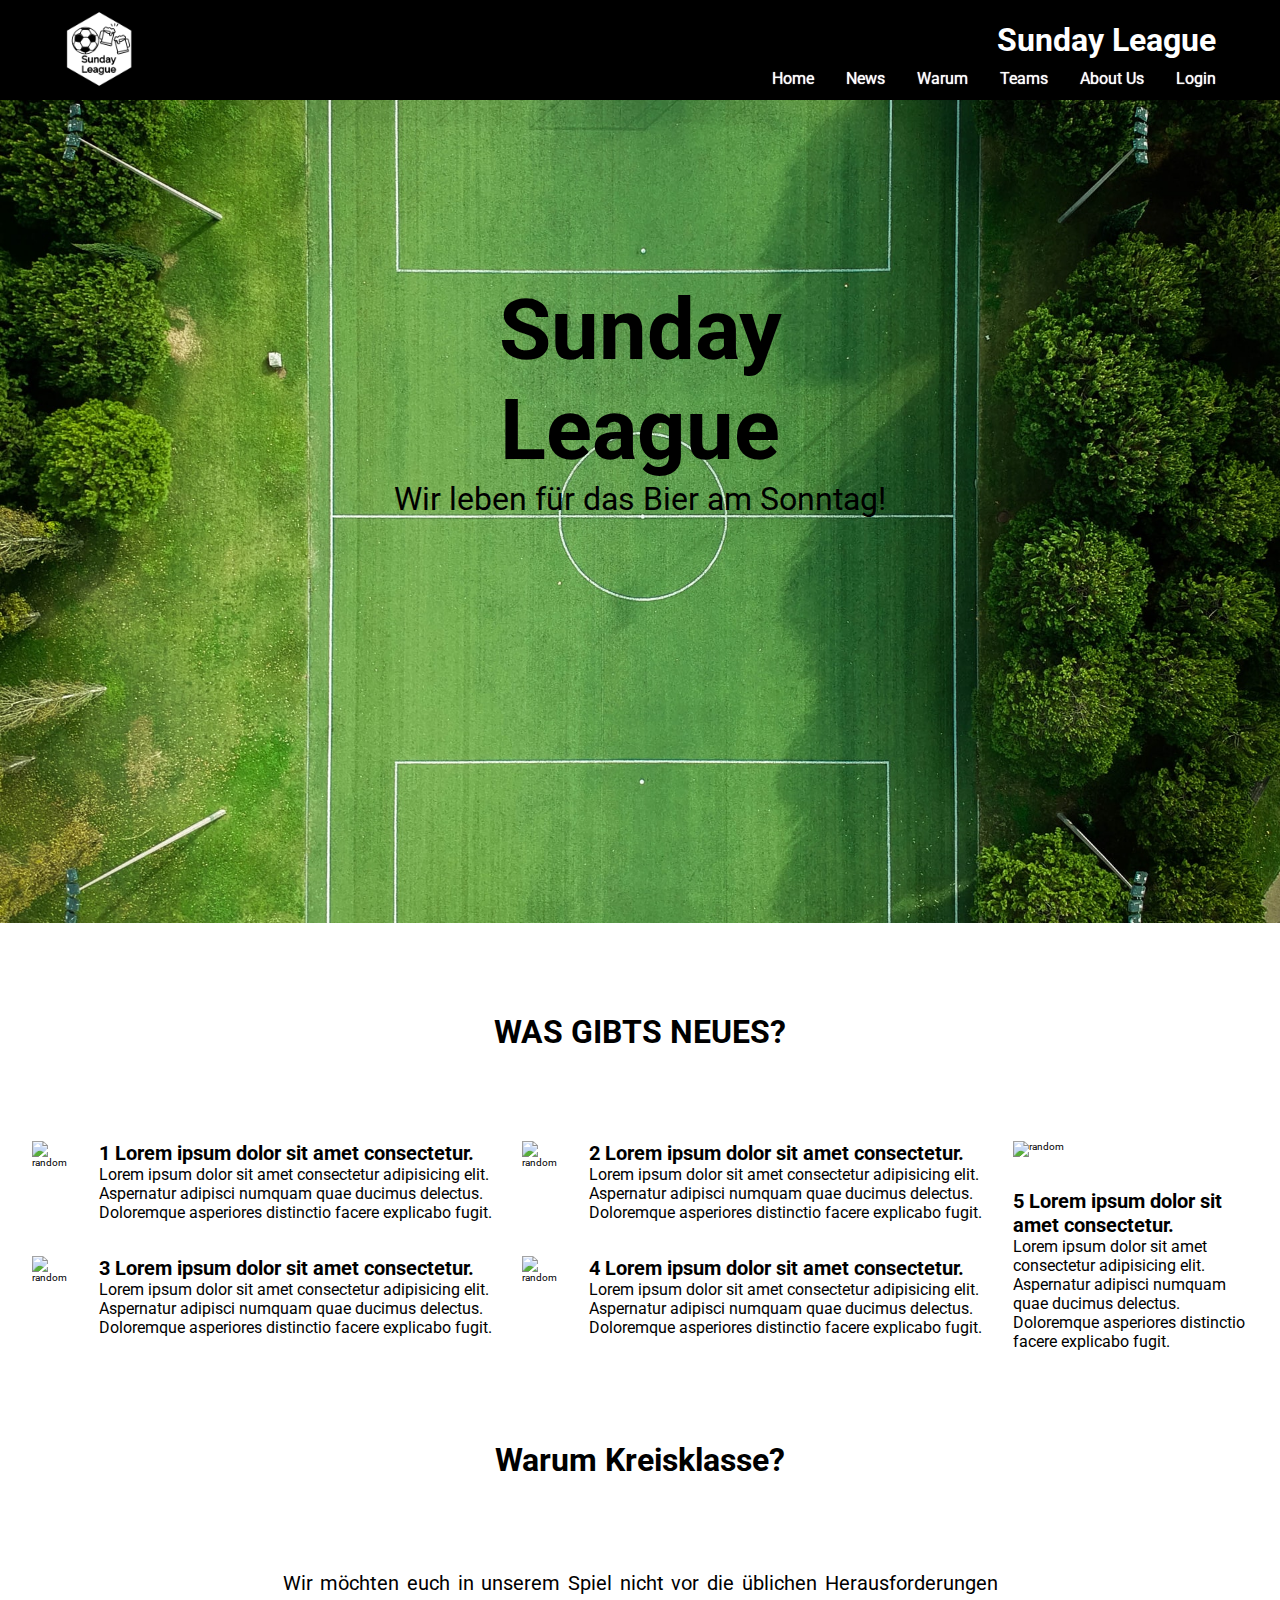
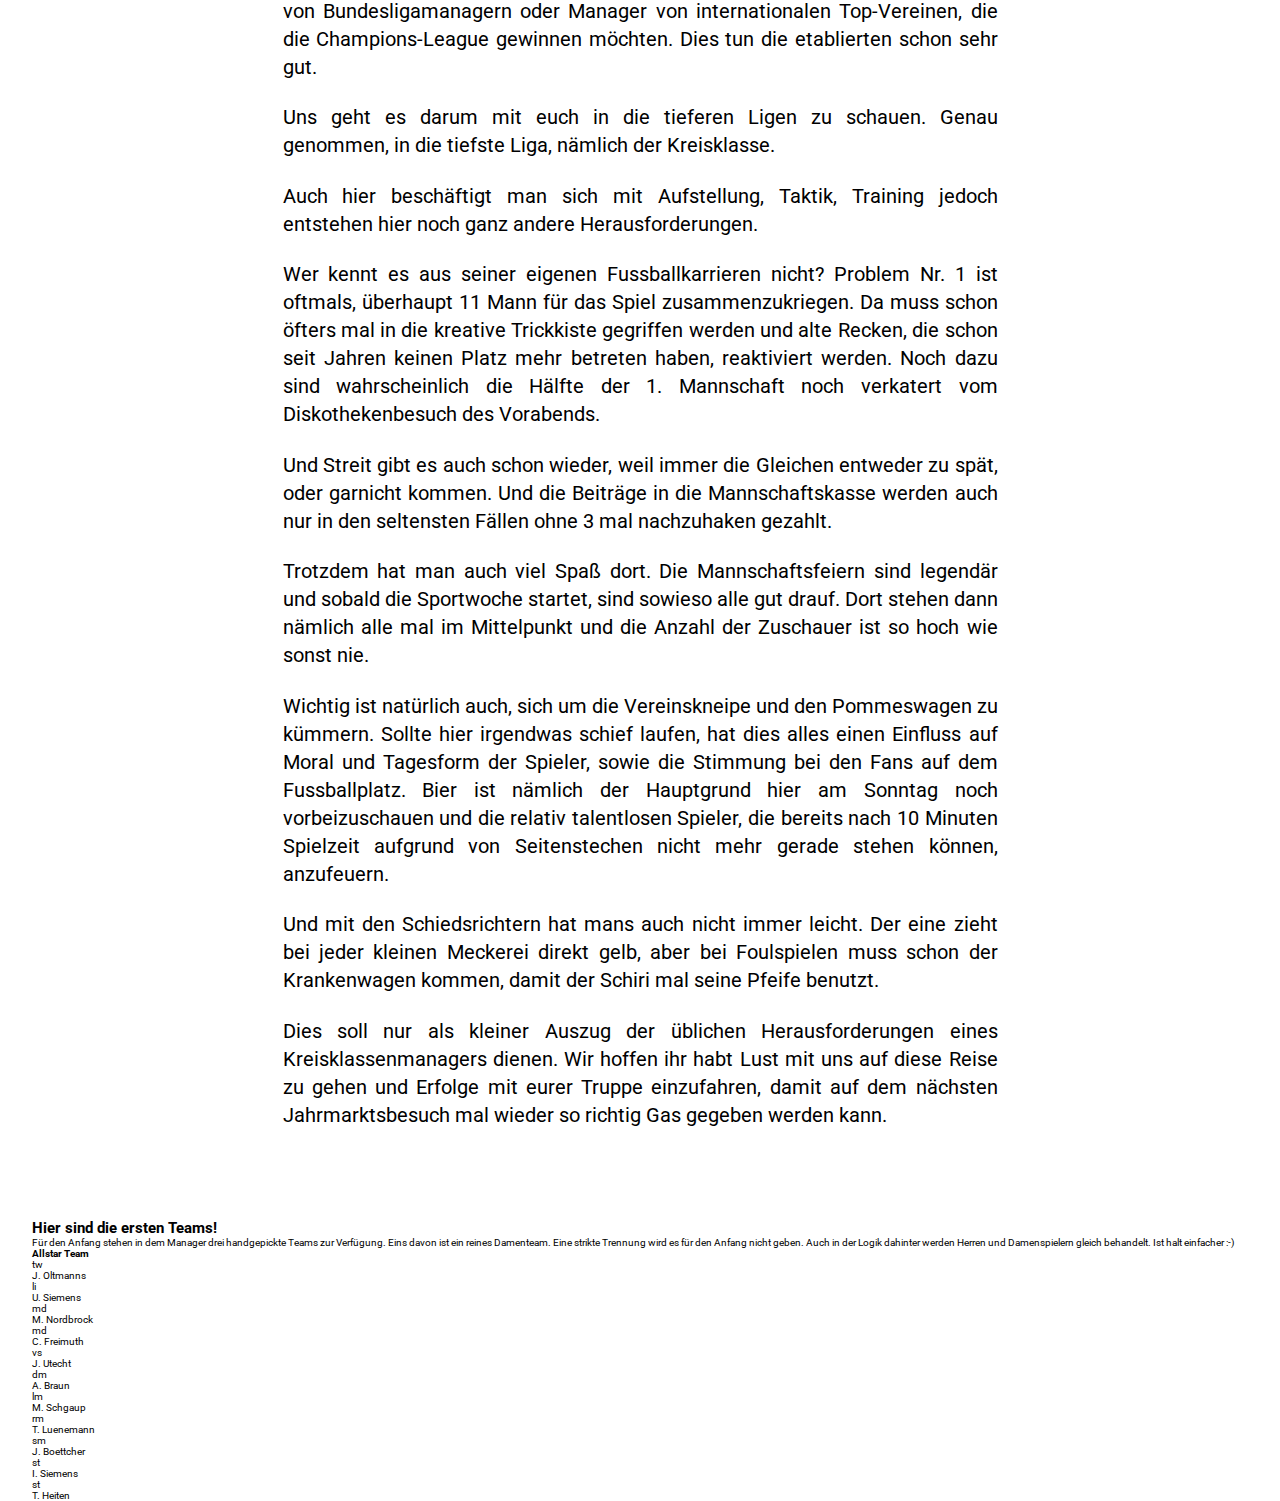
==== commit c7da0981: "CSASS, not rdy" ====
--- a/index.html
+++ b/index.html
@@ -1,130 +1,143 @@
 <!DOCTYPE html>
 <html lang="en">
 <head>
-  <meta charset="UTF-8">
-  <meta http-equiv="X-UA-Compatible" content="IE=edge">
-  <meta name="viewport" content="width=device-width, initial-scale=1.0">
-  <title>Sunday League</title>
-  <link rel="stylesheet" href="assets/css/style.css">
+	<meta charset="UTF-8">
+	<meta http-equiv="X-UA-Compatible" content="IE=edge">
+	<meta name="viewport" content="width=device-width, initial-scale=1.0">
+	<title>Sunday League</title>
+	<link rel="stylesheet" href="assets/css/style.css">
 </head>
 <body>
-  <nav>
-    <ul>
-      <li><a href="#home">Home</a></li>
-      <li><a href="#news">News</a></li>
-      <li><a href="#why">Warum</a></li>
-      <li><a href="#teams">Teams</a></li>
-      <li><a href="#about">About Us</a></li>
-      <li><a href="#">Login</a></li>
-    </ul>
-  </nav>
-  <header class="section_home" id="home">
-    <div><img src="assets/img/logo.png" alt="Sunday League Logo, Fusball und Bier"></div>
-    <div>test</div>
-    <article>
-      <h1>Sunday</h1> 
-      <h1>League</h1>
-      <p>Wir leben für das Bier am Sonntag!</p>
-    </article>
-  </header>
-    <main>
-      <section class="section_news" id="news">
-        <div class="flex-news grid-news-1">
-          <h3>1 Lorem ipsum dolor sit amet consectetur.</h3>
-          <p>Lorem ipsum dolor sit amet consectetur adipisicing elit. Aspernatur adipisci numquam quae ducimus delectus. Doloremque asperiores distinctio facere explicabo fugit.</p>
-          <img src="" alt="">
+	<nav>
+        <div class="nav_logo"><img src="assets/img/logo.png" alt="Sunday League Logo, Fusball und Bier"></div>
+        <div class="nav_right">
+            <h2>Sunday League</h2>
+            <ul>
+                <li><a href="#home">Home</a></li>
+                <li><a href="#news">News</a></li>
+                <li><a href="#why">Warum</a></li>
+                <li><a href="#teams">Teams</a></li>
+                <li><a href="#about">About Us</a></li>
+                <li><a href="#">Login</a></li>
+            </ul>
         </div>
-        <div class="flex-news grid-news-2">
-          <h3>2 Lorem ipsum dolor sit amet consectetur.</h3>
-          <p>Lorem ipsum dolor sit amet consectetur adipisicing elit. Aspernatur adipisci numquam quae ducimus delectus. Doloremque asperiores distinctio facere explicabo fugit.</p>
-          <img src="" alt="">
-        </div>
-        <div class="flex-news grid-news-3">
-          <h3>3 Lorem ipsum dolor sit amet consectetur.</h3>
-          <p>Lorem ipsum dolor sit amet consectetur adipisicing elit. Aspernatur adipisci numquam quae ducimus delectus. Doloremque asperiores distinctio facere explicabo fugit.</p>
-        </div>
-        <div class="flex-news grid-news-4">
-          <h3>4 Lorem ipsum dolor sit amet consectetur.</h3>
-          <p>Lorem ipsum dolor sit amet consectetur adipisicing elit. Aspernatur adipisci numquam quae ducimus delectus. Doloremque asperiores distinctio facere explicabo fugit.</p>
-          <img src="" alt="">
-        </div>
-        <div class="flex-news grid-news-5">
-          <h3>5 Lorem ipsum dolor sit amet consectetur.</h3>
-          <p>Lorem ipsum dolor sit amet consectetur adipisicing elit. Aspernatur adipisci numquam quae ducimus delectus. Doloremque asperiores distinctio facere explicabo fugit.</p>
-          <img src="" alt="">
-        </div>
-      </section>
-      <section class="section_why" id="why">
+	</nav>
+	<header class="section_home" id="home">
         <article>
-          <h2> Warum Kreisklasse?</h2>
-          <p>
-            Wir möchten euch in unserem Spiel nicht vor die üblichen
-            Herausforderungen von Bundesligamanagern oder Manager von
-            internationalen Top-Vereinen, die die Champions-League gewinnen
-            möchten. Dies tun die etablierten schon sehr gut.
-          </p>
-          <p>
-            Uns geht es darum mit euch in die tieferen Ligen zu schauen. Genau
-            genommen, in die tiefste Liga, nämlich der Kreisklasse.
-          </p>
-          <p>
-            Auch hier beschäftigt man sich mit Aufstellung, Taktik, Training
-            jedoch entstehen hier noch ganz andere Herausforderungen.
-          </p>
-          <p>
-            Wer kennt es aus seiner eigenen Fussballkarrieren nicht? Problem Nr. 1
-            ist oftmals, überhaupt 11 Mann für das Spiel zusammenzukriegen. Da
-            muss schon öfters mal in die kreative Trickkiste gegriffen werden und
-            alte Recken, die schon seit Jahren keinen Platz mehr betreten haben,
-            reaktiviert werden. Noch dazu sind wahrscheinlich die Hälfte der 1.
-            Mannschaft noch verkatert vom Diskothekenbesuch des Vorabends.
-          </p>
-          <p>
-            Und Streit gibt es auch schon wieder, weil immer die Gleichen entweder
-            zu spät, oder garnicht kommen. Und die Beiträge in die
-            Mannschaftskasse werden auch nur in den seltensten Fällen ohne 3 mal
-            nachzuhaken gezahlt.
-          </p>
-          <p>
-            Trotzdem hat man auch viel Spaß dort. Die Mannschaftsfeiern sind
-            legendär und sobald die Sportwoche startet, sind sowieso alle gut
-            drauf. Dort stehen dann nämlich alle mal im Mittelpunkt und die Anzahl
-            der Zuschauer ist so hoch wie sonst nie.
-          </p>
-          <p>
-            Wichtig ist natürlich auch, sich um die Vereinskneipe und den
-            Pommeswagen zu kümmern. Sollte hier irgendwas schief laufen, hat dies
-            alles einen Einfluss auf Moral und Tagesform der Spieler, sowie die
-            Stimmung bei den Fans auf dem Fussballplatz. Bier ist nämlich der
-            Hauptgrund hier am Sonntag noch vorbeizuschauen und die relativ
-            talentlosen Spieler, die bereits nach 10 Minuten Spielzeit aufgrund
-            von Seitenstechen nicht mehr gerade stehen können, anzufeuern.
-          </p>
-          <p>
-            Und mit den Schiedsrichtern hat mans auch nicht immer leicht. Der eine
-            zieht bei jeder kleinen Meckerei direkt gelb, aber bei Foulspielen
-            muss schon der Krankenwagen kommen, damit der Schiri mal seine Pfeife
-            benutzt.
-          </p>
-          <p>
-            Dies soll nur als kleiner Auszug der üblichen Herausforderungen eines
-            Kreisklassenmanagers dienen. Wir hoffen ihr habt Lust mit uns auf
-            diese Reise zu gehen und Erfolge mit eurer Truppe einzufahren, damit
-            auf dem nächsten Jahrmarktsbesuch mal wieder so richtig Gas gegeben
-            werden kann.
-          </p>
+            <h1>Sunday</h1>
+            <h1>League</h1>
+            <p>Wir leben für das Bier am Sonntag!</p>
         </article>
-      </section>
-      <section class="section_teams" id="teams">
+	</header>
+    <main class="max-width">
+        <h3 class="headline_news">WAS GIBTS NEUES?</h3>
+		<section class="section_news" id="news">
+        <article class="article-news article-news_1">
+            <img src="https://unsplash.it/200?1" alt="random">
+            <div class="article-news_text">
+                <h4>1 Lorem ipsum dolor sit amet consectetur.</h4>
+                <p>Lorem ipsum dolor sit amet consectetur adipisicing elit. Aspernatur adipisci numquam quae ducimus delectus. Doloremque asperiores distinctio facere explicabo fugit.</p>
+            </div>
+        </article>
+        <article class="article-news article-news_2">
+            <img src="https://unsplash.it/200?2" alt="random">
+            <div class="article-news_text">
+                <h4>2 Lorem ipsum dolor sit amet consectetur.</h4>
+                <p>Lorem ipsum dolor sit amet consectetur adipisicing elit. Aspernatur adipisci numquam quae ducimus delectus. Doloremque asperiores distinctio facere explicabo fugit.</p>
+            </div>
+        </article>
+        <article class="article-news article-news_3">
+            <img src="https://unsplash.it/200?3" alt="random">
+			<div class="article-news_text">
+                <h4>3 Lorem ipsum dolor sit amet consectetur.</h4>
+                <p>Lorem ipsum dolor sit amet consectetur adipisicing elit. Aspernatur adipisci numquam quae ducimus delectus. Doloremque asperiores distinctio facere explicabo fugit.</p>
+            </div>
+        </article>
+        <article class="article-news article-news_4">
+            <img src="https://unsplash.it/200?4" alt="random">
+			<div class="article-news_text">
+                <h4>4 Lorem ipsum dolor sit amet consectetur.</h4>
+                <p>Lorem ipsum dolor sit amet consectetur adipisicing elit. Aspernatur adipisci numquam quae ducimus delectus. Doloremque asperiores distinctio facere explicabo fugit.</p>
+            </div>
+        </article>
+        <article class="article-news article-news_5">
+            <img src="https://unsplash.it/200?5" alt="random">
+			<div class="article-news_text">
+                <h4>5 Lorem ipsum dolor sit amet consectetur.</h4>
+                <p>Lorem ipsum dolor sit amet consectetur adipisicing elit. Aspernatur adipisci numquam quae ducimus delectus. Doloremque asperiores distinctio facere explicabo fugit.</p>
+            </div>
+        </article>
+		</section>
+		<section class="section_why" id="why">
+            <article>
+                <h2> Warum Kreisklasse?</h2>
+                <p>
+                Wir möchten euch in unserem Spiel nicht vor die üblichen
+                Herausforderungen von Bundesligamanagern oder Manager von
+                internationalen Top-Vereinen, die die Champions-League gewinnen
+                möchten. Dies tun die etablierten schon sehr gut.
+                </p>
+                <p>
+                Uns geht es darum mit euch in die tieferen Ligen zu schauen. Genau
+                genommen, in die tiefste Liga, nämlich der Kreisklasse.
+                </p>
+                <p>
+                Auch hier beschäftigt man sich mit Aufstellung, Taktik, Training
+                jedoch entstehen hier noch ganz andere Herausforderungen.
+                </p>
+                <p>
+                Wer kennt es aus seiner eigenen Fussballkarrieren nicht? Problem Nr. 1
+                ist oftmals, überhaupt 11 Mann für das Spiel zusammenzukriegen. Da
+                muss schon öfters mal in die kreative Trickkiste gegriffen werden und
+                alte Recken, die schon seit Jahren keinen Platz mehr betreten haben,
+                reaktiviert werden. Noch dazu sind wahrscheinlich die Hälfte der 1.
+                Mannschaft noch verkatert vom Diskothekenbesuch des Vorabends.
+                </p>
+                <p>
+                Und Streit gibt es auch schon wieder, weil immer die Gleichen entweder
+                zu spät, oder garnicht kommen. Und die Beiträge in die
+                Mannschaftskasse werden auch nur in den seltensten Fällen ohne 3 mal
+                nachzuhaken gezahlt.
+                </p>
+                <p>
+                Trotzdem hat man auch viel Spaß dort. Die Mannschaftsfeiern sind
+                legendär und sobald die Sportwoche startet, sind sowieso alle gut
+                drauf. Dort stehen dann nämlich alle mal im Mittelpunkt und die Anzahl
+                der Zuschauer ist so hoch wie sonst nie.
+                </p>
+                <p>
+                Wichtig ist natürlich auch, sich um die Vereinskneipe und den
+                Pommeswagen zu kümmern. Sollte hier irgendwas schief laufen, hat dies
+                alles einen Einfluss auf Moral und Tagesform der Spieler, sowie die
+                Stimmung bei den Fans auf dem Fussballplatz. Bier ist nämlich der
+                Hauptgrund hier am Sonntag noch vorbeizuschauen und die relativ
+                talentlosen Spieler, die bereits nach 10 Minuten Spielzeit aufgrund
+                von Seitenstechen nicht mehr gerade stehen können, anzufeuern.
+                </p>
+                <p>
+                Und mit den Schiedsrichtern hat mans auch nicht immer leicht. Der eine
+                zieht bei jeder kleinen Meckerei direkt gelb, aber bei Foulspielen
+                muss schon der Krankenwagen kommen, damit der Schiri mal seine Pfeife
+                benutzt.
+                </p>
+                <p>
+                Dies soll nur als kleiner Auszug der üblichen Herausforderungen eines
+                Kreisklassenmanagers dienen. Wir hoffen ihr habt Lust mit uns auf
+                diese Reise zu gehen und Erfolge mit eurer Truppe einzufahren, damit
+                auf dem nächsten Jahrmarktsbesuch mal wieder so richtig Gas gegeben
+                werden kann.
+                </p>
+            </article>
+		</section>
+		<section class="section_teams" id="teams">
         <h2>Hier sind die ersten Teams!</h2>
         <div>
-          <h3>Welche Teams stehen bisher?</h3>
-          <p>Für den Anfang stehen in dem Manager drei handgepickte Teams zur
-              Verfügung. Eins davon ist ein reines Damenteam. Eine strikte Trennung wird es für den Anfang nicht geben. Auch in der Logik dahinter werden Herren und Damenspielern gleich behandelt. Ist halt einfacher :-)</p>
+			<p>Für den Anfang stehen in dem Manager drei handgepickte Teams zur
+            Verfügung. Eins davon ist ein reines Damenteam. Eine strikte Trennung wird es für den Anfang nicht geben. Auch in der Logik dahinter werden Herren und Damenspielern gleich behandelt. Ist halt einfacher :-)</p>
         </div>
-        <h4>Team Suff</h4>
+        <h4>Allstar Team</h4>
         <div class="grid-teams">
-            <div>J. Oltmanns</div>
+            <!-- <div>J. Oltmanns</div>
             <div>U. Siemens</div>
             <div>J. Utecht</div>
             <div>C. Freimuth</div>
@@ -134,9 +147,10 @@
             <div>A. Braun</div>
             <div>J. Boettcher</div>
             <div>I. Siemens</div>
-            <div>T. Heiten</div>
+            <div>T. Heiten</div> -->
         </div>
-      </section>
+		</section>
     </main>
+    <script src="assets/js/main.js"></script>
 </body>
 </html>--- a/assets/css/style.css
+++ b/assets/css/style.css
@@ -1,261 +1,123 @@
 @import url("https://fonts.googleapis.com/css2?family=Roboto:wght@400;700;900&display=swap");
-
-/* font-family: 'Roboto', sans-serif; */
-
-/* ============DEFINING VARIABLES=========== */
-
-:root {
-  --prm-ff: "Roboto", sans-serif;
-  --max-width-text: 60ch;
-  --space-vertical-half: 5vh;
-  --space-vertical-full: 10vh;
-}
-
-/* =============GENERAL STYLING============== */
-
 * {
+  padding: 0;
   margin: 0;
-  padding: 0;
   box-sizing: border-box;
 }
 
 html {
+  font-size: 62.5%;
   scroll-behavior: smooth;
 }
 
 body {
   max-width: 1440px;
   margin: 0 auto;
-  font-family: var(--prm-ff);
+  font-family: "Roboto", sans-serif;
+  color: black;
 }
 
-
-/* ==============NAVBAR============ */
-body nav:first-of-type {
-  position: sticky;
-  top: 0;
+.max-width {
+  width: 95%;
+  margin: 0 auto;
 }
 
-body nav:first-of-type ul {
+body nav {
+  display: flex;
+  flex-direction: row;
+  flex-wrap: nowrap;
+  gap: 2.5vw;
+  justify-content: space-between;
+  align-items: center;
+  color: white;
   background-color: black;
+  padding: 1vh 5%;
+}
+body nav .nav_logo img {
+  width: 40%;
+}
+body nav .nav_right h2 {
   text-align: right;
+  font-size: 3.2rem;
+  padding: 1rem 0;
+}
+body nav .nav_right ul {
+  display: flex;
+  flex-direction: row;
+  flex-wrap: nowrap;
+  gap: 2.5vw;
+  justify-content: flex-end;
   list-style: none;
 }
-
-body nav:first-of-type ul li {
-  display: inline-block;
-  font-size: 1rem;
-  font-weight: 700;
-  padding: 1em 1em;
-  text-align: center;
-  border-bottom: 2px solid white;
+body nav .nav_right ul li a {
+  text-decoration: none;
+  color: inherit;
+  text-shadow: 0px 0px 1px white;
+  font-size: 1.6rem;
 }
 
-body nav:first-of-type ul li a {
-  color: white;
-  text-shadow: 0px 0px 1px white;
-  text-decoration: none;
-  letter-spacing: 0.05em;
+.section_home {
+  background: url("../img/henrique-macedo-8RzMsxk3wgg-unsplash.jpeg") center/cover no-repeat;
+}
+.section_home article {
+  text-align: center;
+  padding: 20vh 0 45vh 0;
+}
+.section_home article h1 {
+  font-size: 8.5rem;
+}
+.section_home article p {
+  font-size: 3.2rem;
 }
 
-body nav:first-of-type ul li a:hover {
-  color: grey;
-  text-decoration: none;
-}
-
-body nav:first-of-type ul li:last-child {
-  background-color: red;
-}
-/* =============HEADER SECTION 1 ============== */
-
-header > div:first-of-type {
-  text-align: left;
-}
-
-header {
-  background: center/cover no-repeat url('../img/henrique-macedo-8RzMsxk3wgg-unsplash.jpeg');
-  margin-bottom: var(--space-vertical-half);
-}
-
-header article {
+.headline_news {
+  font-size: 3.2rem;
   text-align: center;
-  padding: 10vh 0 40vh 0;
-}
-
-header article h1 {
-  font-size: 5rem;
-}
-
-header article p {
-  font-size: 2.5rem;
-}
-
-/* =============NEWS SITE=============== */
-
-/* /////// SETUP CSS GRID / FLEXBOX ////////// */
-
-.section_news div:nth-child(1) {
-  grid-area: news-1;
-}
-
-.section_news div:nth-child(2) {
-  grid-area: news-2;
-}
-
-.section_news div:nth-child(3) {
-  grid-area: news-3;
-}
-
-.section_news div:nth-child(4) {
-  grid-area: news-4;
-}
-
-.section_news div:nth-child(5) {
-  grid-area: player-focus;
-}
-
-.section_news > div {
-  display: flex;
+  margin-top: 10vh;
 }
 
 .section_news {
-  /* GRID */
   display: grid;
-  grid-template-areas:
-    "news-1 news-1 player-focus"
-    "news-2 news-3 player-focus"
-    "news-2 news-4 news-4";
-  grid-auto-columns: 1fr;
-  gap: 1rem;
-  /* STYLING */
-  padding: var(--space-vertical-half) 0 0 0;
-  border-top: solid 1px black;
+  grid-template: 1fr 1fr/1fr 1fr 0.5fr;
+  gap: 2rem;
+  margin: 10vh 0;
+}
+.section_news .article-news {
+  display: flex;
+  flex-direction: row;
+  flex-wrap: no-wrap;
+  gap: 2.5vw;
+}
+.section_news .article-news_text h4 {
+  font-size: 2rem;
+}
+.section_news .article-news_text p {
+  font-size: 1.6rem;
+}
+.section_news .article-news_5 {
+  display: flex;
+  flex-direction: column;
+  flex-wrap: nowrap;
+  gap: 2.5vw;
+  grid-area: 1/3/3/4;
 }
 
-/* ////////Styling NEWS-BLOCKS///////// */
-
-.section_news {
-  margin-bottom: 5rem;
+.section_why {
+  text-align: justify;
 }
-
-.section_news div {
-  padding: 2em;
-  background-color: black;
-  color: white;
+.section_why article {
+  width: 65ch;
+  font-size: 2rem;
+  margin: 0 auto 10vh auto;
 }
-
-/* ==============STYLING WHY PAGE================ */
-
-.section_why {
-  max-width: var(--max-width-text);
-  margin: 0 auto var(--space-vertical-full) auto;
+.section_why article h2 {
+  font-size: 3.2rem;
+  text-align: center;
+  margin: 10vh 0;
 }
-
-.section_why h2 {
-  text-align: center;
-  font-size: 2.5rem;
-  font-weight: 700;
-  margin-bottom: 5vh;
-}
-
-.section_why p {
-  text-align: justify;
-  margin-bottom: 1.5vh;
-  line-height: 1.25em;
-}
-
-/* =================STYLING TEAM PAGE================ */
-
-.section_teams {
-  text-align: center;
-}
-
-.section_teams h2 {
-  text-align: center;
-  margin-bottom: 5vh
-}
-
-.section_teams h3 {
+.section_why article p {
+  line-height: 1.4;
   margin-bottom: 2.5vh;
 }
 
-.section_teams p {
-  text-align: justify;
-  max-width: var(--max-width-text);
-  margin: 0 auto;
-}
-
-.section_teams h4 {
-  display: inline-block;
-  margin: 0 auto 5vh auto;
-  padding: 2vh 15%;
-  background-color: black;
-  color: white;
-}
-
-.section_teams > div:nth-of-type(1) {
-  margin-bottom: 3rem;
-}
-/* ====STYLING FORMATIONS========== */
-/* SETTING UP GRID-AREA */
-
-.grid-teams {
-  background-color: #77c677;
-  margin-bottom: 3.5rem;
-  display: grid;
-  row-gap: 2.5vh;
-  grid-template-areas:
-    ". ten . eleven . "
-    ". . nine . ."
-    "seven . . . eight"
-    ". . six . ."
-    ". . five . ."
-    ". three . four ."
-    ". . two . ."
-    ". . one . .";
-}
-
-/* ====STYLING PLAYER ITEMS========== */
-
-.grid-teams > div {
-  padding: 1vh 2%;
-  background-color: black;
-  text-align: center;
-  color: white;
-}
-
-/* SElECTING GRID ITEMS */
-
-.grid-teams div:nth-of-type(1) {
-  grid-area: one;
-}
-.grid-teams div:nth-of-type(2) {
-  grid-area: two;
-}
-.grid-teams div:nth-of-type(3) {
-  grid-area: three;
-}
-.grid-teams div:nth-of-type(4) {
-  grid-area: four;
-}
-.grid-teams div:nth-of-type(5) {
-  grid-area: five;
-}
-.grid-teams div:nth-of-type(6) {
-  grid-area: six;
-}
-.grid-teams div:nth-of-type(7) {
-  grid-area: seven;
-}
-.grid-teams div:nth-of-type(8) {
-  grid-area: eight;
-}
-.grid-teams div:nth-of-type(9) {
-  grid-area: nine;
-}
-.grid-teams div:nth-of-type(10) {
-  grid-area: ten;
-}
-.grid-teams div:nth-of-type(11) {
-  grid-area: eleven;
-}
+/*# sourceMappingURL=style.css.map */
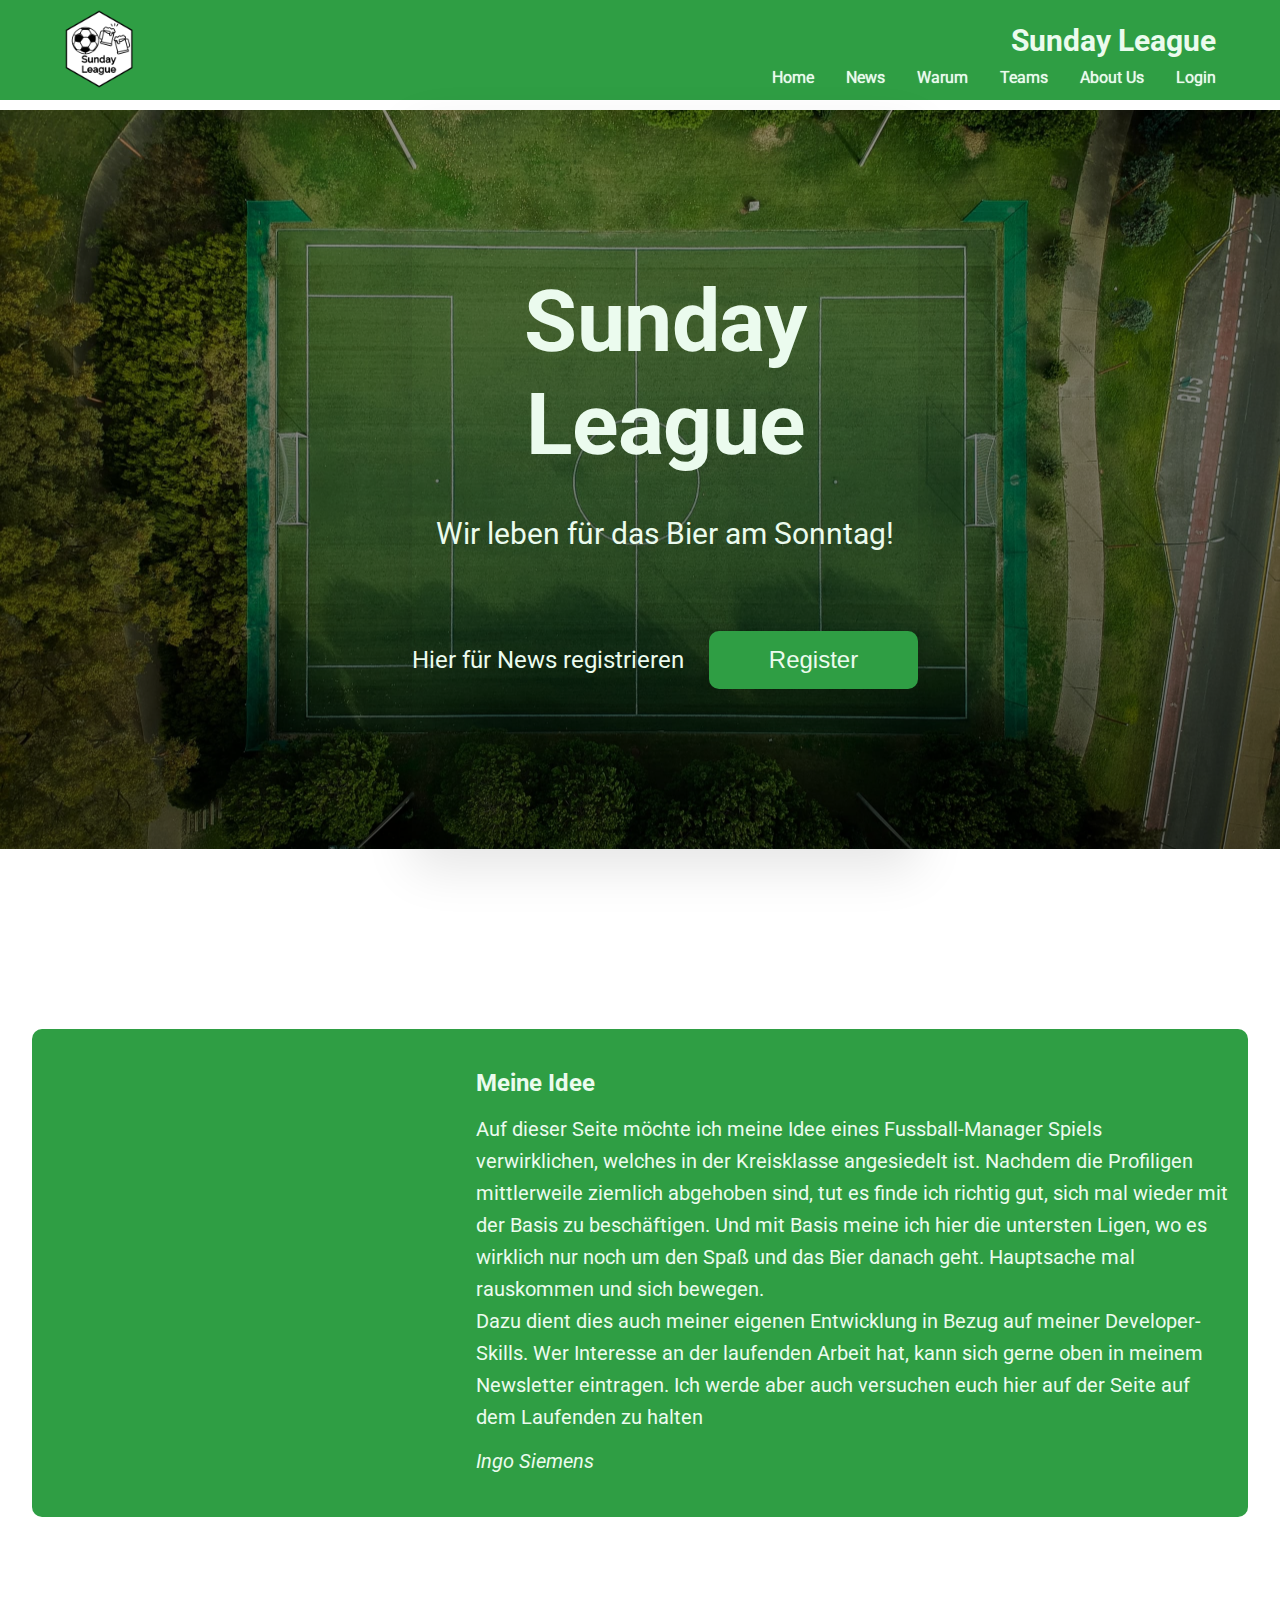
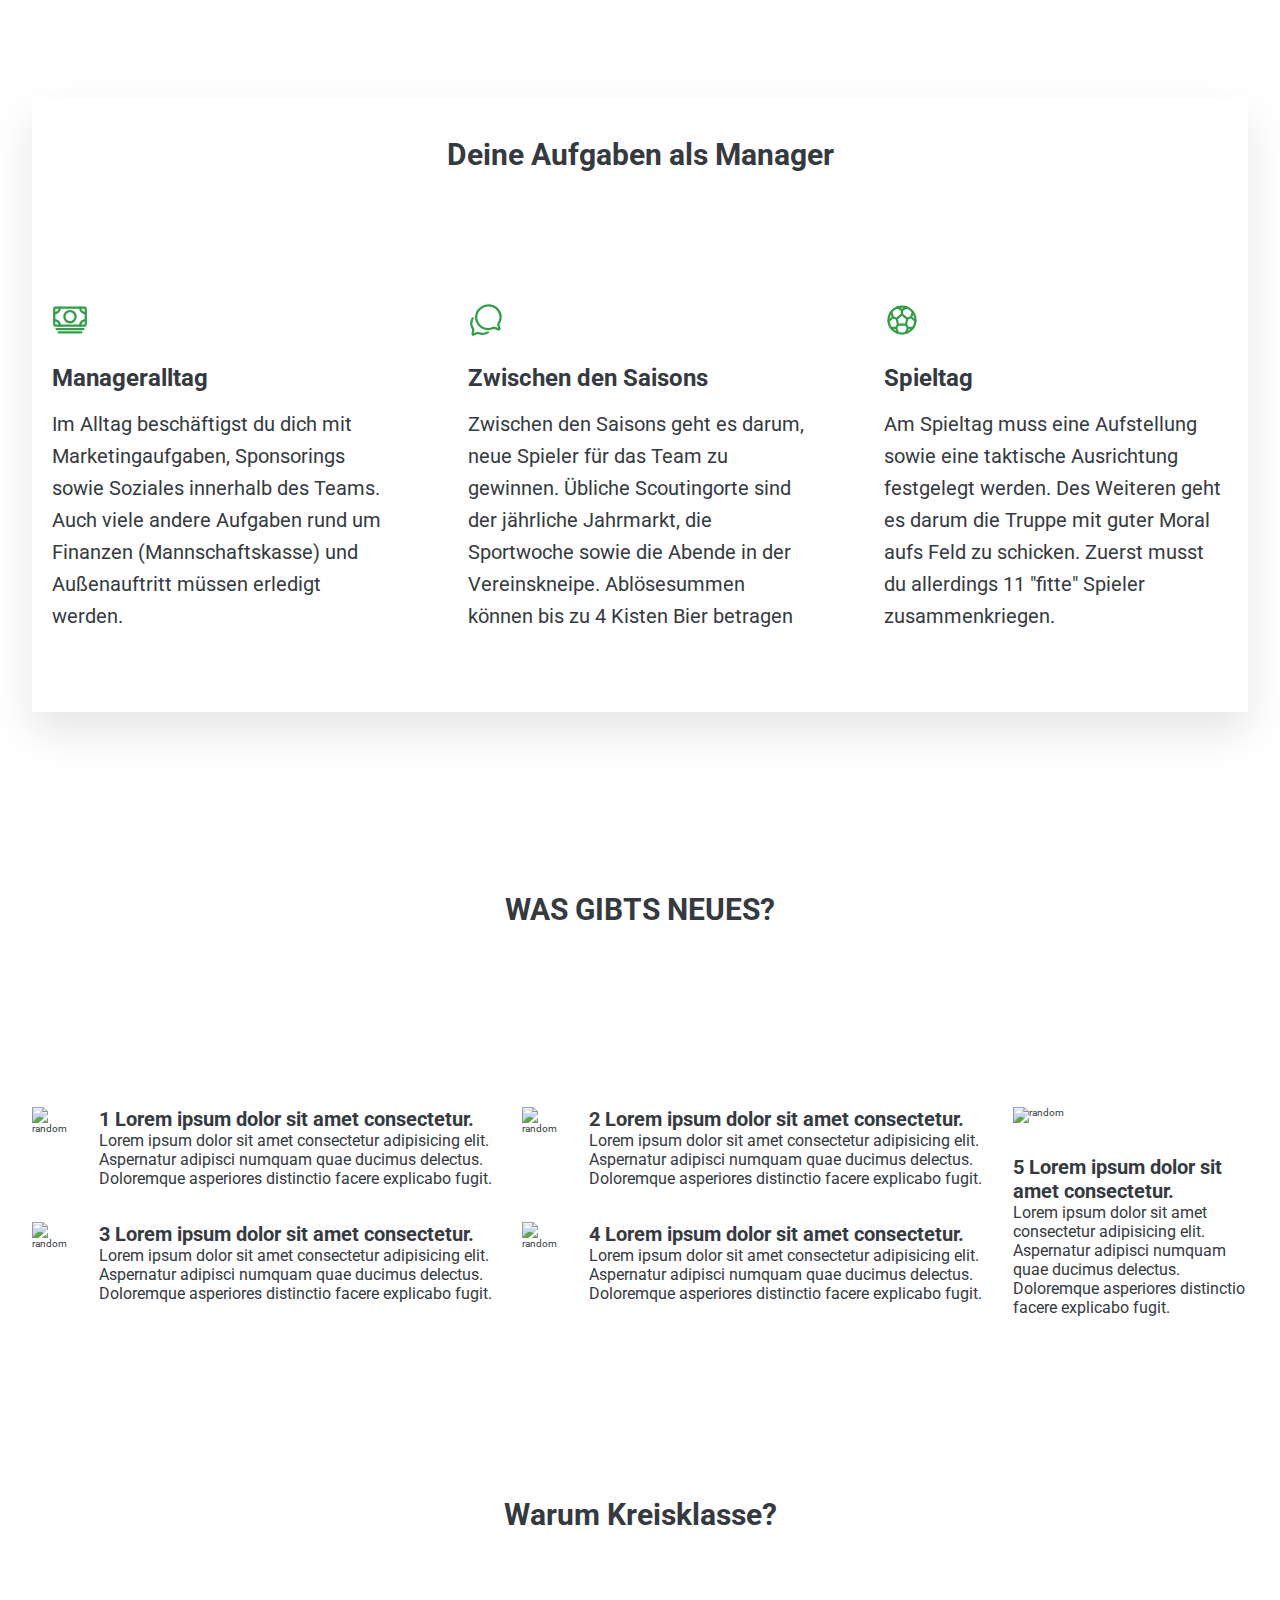
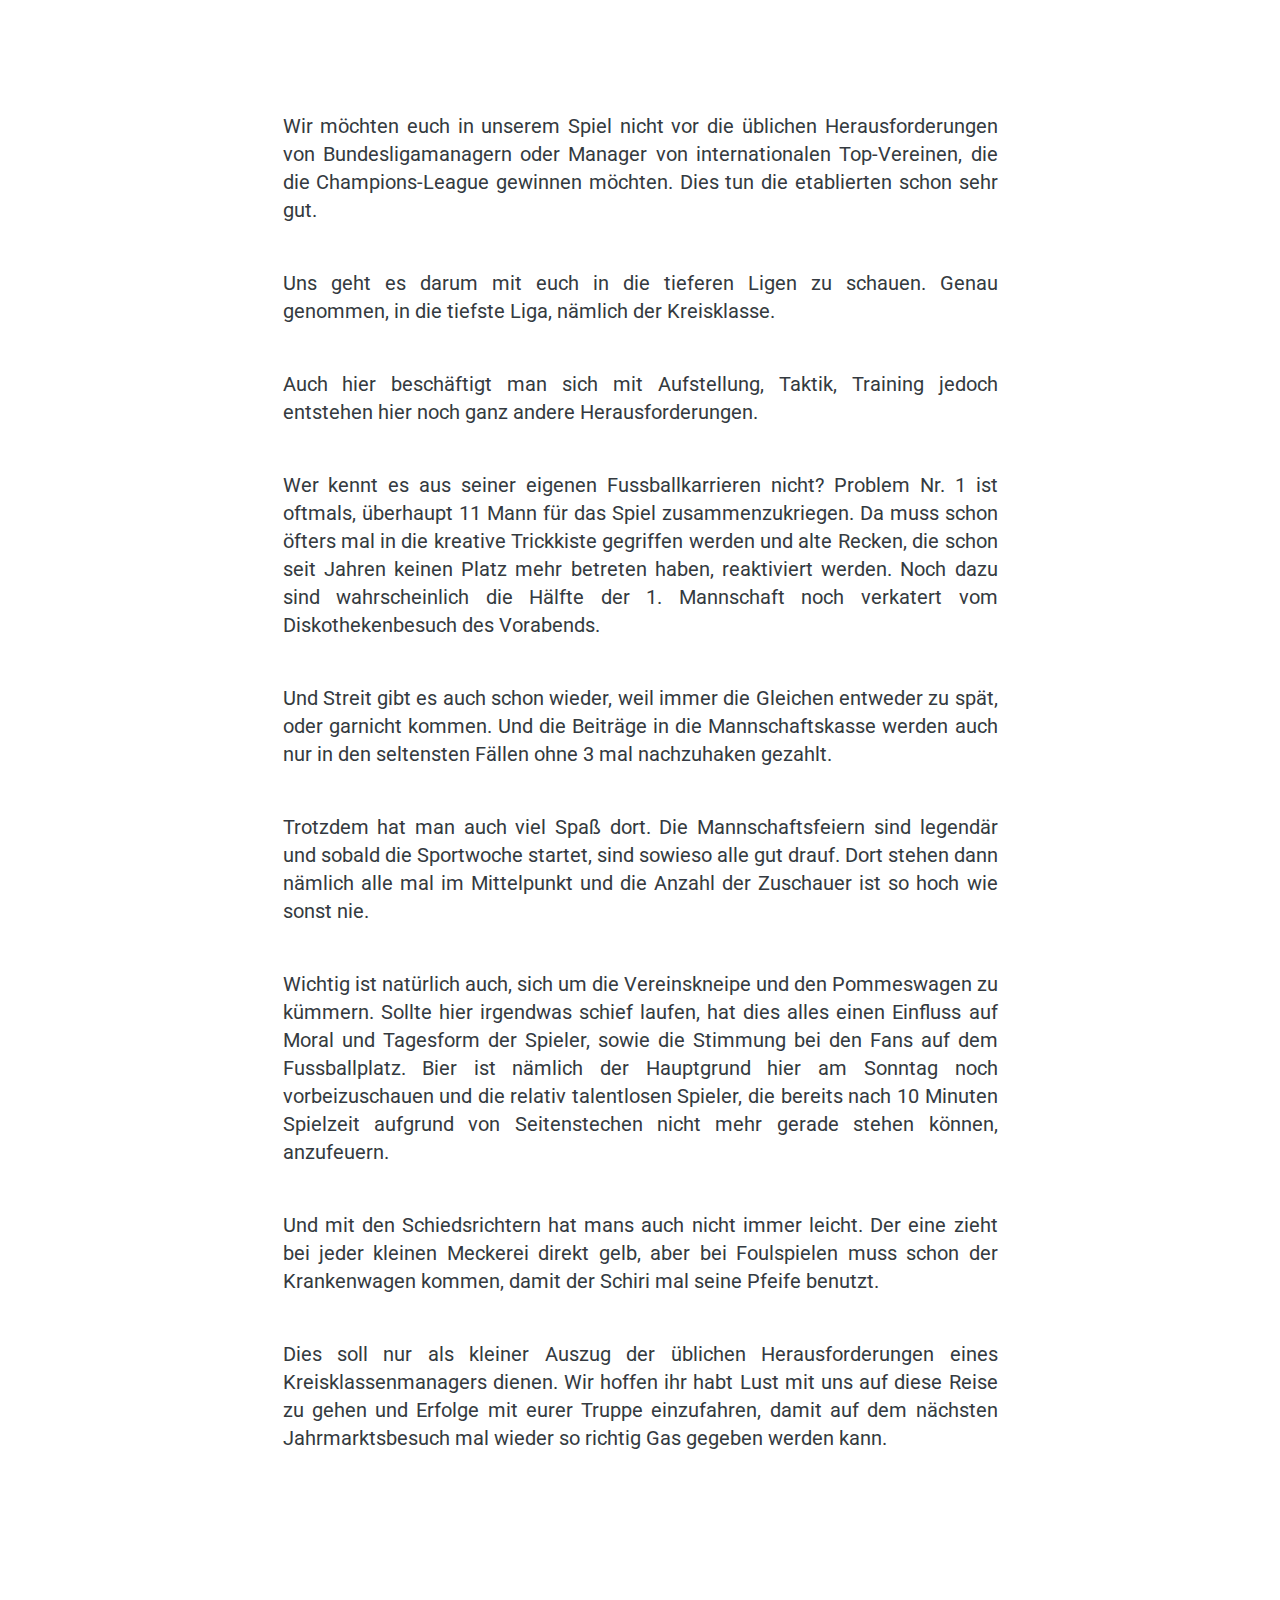
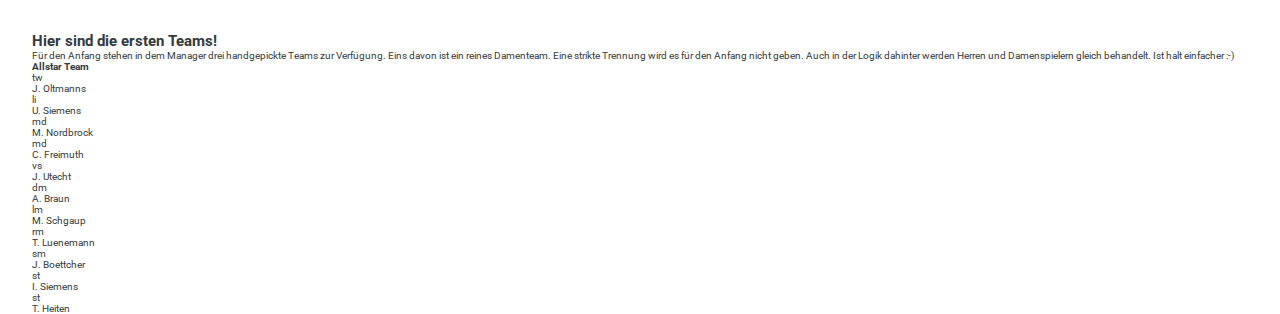
==== commit cbd7d196: "colors, idea,features" ====
--- a/index.html
+++ b/index.html
@@ -27,9 +27,45 @@
             <h1>Sunday</h1>
             <h1>League</h1>
             <p>Wir leben für das Bier am Sonntag!</p>
+            <div class="header_register">
+                <span>Hier für News registrieren</span>
+                <button>Register</button>
+            </div>
         </article>
+        <!-- <div class="header_img">
+            <img src="assets/img/henrique-macedo-8RzMsxk3wgg-unsplash.jpeg" alt="soccer field from above"></div> -->
 	</header>
     <main class="max-width">
+        <section class="section_idea">
+            <div>
+
+            </div>
+            <article class="article_idea">
+                <h3>Meine Idee</h3>
+                <p>Auf dieser Seite möchte ich meine Idee eines Fussball-Manager Spiels verwirklichen, welches in der Kreisklasse angesiedelt ist. Nachdem die Profiligen mittlerweile ziemlich abgehoben sind, tut es finde ich richtig gut, sich mal wieder mit der Basis zu beschäftigen. Und mit Basis meine ich hier die untersten Ligen, wo es wirklich nur noch um den Spaß und das Bier danach geht. Hauptsache mal rauskommen und sich bewegen.</p>
+                <p>Dazu dient dies auch meiner eigenen Entwicklung in Bezug auf meiner Developer-Skills. Wer Interesse an der laufenden Arbeit hat, kann sich gerne oben in meinem Newsletter eintragen. Ich werde aber auch versuchen euch hier auf der Seite auf dem Laufenden zu halten</p>
+                <p class="author">Ingo Siemens</p>
+            </article>
+        </section>
+        <section class="section_features">
+            <h2>Deine Aufgaben als Manager</h2>
+            <div class="features">
+                <article>
+                    <svg xmlns="http://www.w3.org/2000/svg" class="ionicon" viewBox="0 0 512 512"><title>Cash</title><rect x="32" y="80" width="448" height="256" rx="16" ry="16" transform="rotate(180 256 208)" fill="none" stroke="currentColor" stroke-linejoin="round" stroke-width="32"/><path fill="none" stroke="currentColor" stroke-linecap="round" stroke-linejoin="round" stroke-width="32" d="M64 384h384M96 432h320"/><circle cx="256" cy="208" r="80" fill="none" stroke="currentColor" stroke-linecap="round" stroke-linejoin="round" stroke-width="32"/><path d="M480 160a80 80 0 01-80-80M32 160a80 80 0 0080-80M480 256a80 80 0 00-80 80M32 256a80 80 0 0180 80" fill="none" stroke="currentColor" stroke-linecap="round" stroke-linejoin="round" stroke-width="32"/></svg>                    <h3>Manageralltag</h3>
+                    <p>Im Alltag beschäftigst du dich mit Marketingaufgaben, Sponsorings sowie Soziales innerhalb des Teams. Auch viele andere Aufgaben rund um Finanzen (Mannschaftskasse) und Außenauftritt müssen erledigt werden.</p>
+                </article>
+                <article>
+                    <svg xmlns="http://www.w3.org/2000/svg" class="ionicon" viewBox="0 0 512 512"><title>Chatbubbles</title><path d="M431 320.6c-1-3.6 1.2-8.6 3.3-12.2a33.68 33.68 0 012.1-3.1A162 162 0 00464 215c.3-92.2-77.5-167-173.7-167-83.9 0-153.9 57.1-170.3 132.9a160.7 160.7 0 00-3.7 34.2c0 92.3 74.8 169.1 171 169.1 15.3 0 35.9-4.6 47.2-7.7s22.5-7.2 25.4-8.3a26.44 26.44 0 019.3-1.7 26 26 0 0110.1 2l56.7 20.1a13.52 13.52 0 003.9 1 8 8 0 008-8 12.85 12.85 0 00-.5-2.7z" fill="none" stroke="currentColor" stroke-linecap="round" stroke-miterlimit="10" stroke-width="32"/><path d="M66.46 232a146.23 146.23 0 006.39 152.67c2.31 3.49 3.61 6.19 3.21 8s-11.93 61.87-11.93 61.87a8 8 0 002.71 7.68A8.17 8.17 0 0072 464a7.26 7.26 0 002.91-.6l56.21-22a15.7 15.7 0 0112 .2c18.94 7.38 39.88 12 60.83 12A159.21 159.21 0 00284 432.11" fill="none" stroke="currentColor" stroke-linecap="round" stroke-miterlimit="10" stroke-width="32"/></svg>
+                    <h3>Zwischen den Saisons</h3>
+                    <p>Zwischen den Saisons geht es darum, neue Spieler für das Team zu gewinnen. Übliche Scoutingorte sind der jährliche Jahrmarkt, die Sportwoche sowie die Abende in der Vereinskneipe. Ablösesummen können bis zu 4 Kisten Bier betragen</p>
+                </article>
+                <article>
+                    <svg xmlns="http://www.w3.org/2000/svg" class="ionicon" viewBox="0 0 512 512"><title>Football</title><circle cx="256" cy="256" r="192" fill="none" stroke="currentColor" stroke-linecap="round" stroke-miterlimit="10" stroke-width="32"/><path fill="none" stroke="currentColor" stroke-linecap="round" stroke-linejoin="round" stroke-width="32" d="M256 175.15l-76.09 63.83L200 320h112l20.09-81.02L256 175.15zM332.09 238.98l52.87-22.4 25.78-73.26M447 269.97l-62.04-53.39M179.91 238.98l-52.87-22.4-25.78-73.26M65 269.97l62.04-53.39M256 175.15v-57.57l64-42.64M192 74.93l64 42.65M312 320l28 48-28 71M410.74 368H342M200 320l-28 48 28.37 71.5M101.63 368H172"/></svg>                   
+                    <h3>Spieltag</h3>
+                    <p>Am Spieltag muss eine Aufstellung sowie eine taktische Ausrichtung festgelegt werden. Des Weiteren geht es darum die Truppe mit guter Moral aufs Feld zu schicken. Zuerst musst du allerdings 11 "fitte" Spieler zusammenkriegen.</p>
+                </article>
+            </div>
+        </section>
         <h3 class="headline_news">WAS GIBTS NEUES?</h3>
 		<section class="section_news" id="news">
         <article class="article-news article-news_1">
--- a/assets/css/style.css
+++ b/assets/css/style.css
@@ -14,7 +14,7 @@
   max-width: 1440px;
   margin: 0 auto;
   font-family: "Roboto", sans-serif;
-  color: black;
+  color: #343a40;
 }
 
 .max-width {
@@ -29,8 +29,8 @@
   gap: 2.5vw;
   justify-content: space-between;
   align-items: center;
-  color: white;
-  background-color: black;
+  color: #ebfbee;
+  background-color: #2f9e44;
   padding: 1vh 5%;
 }
 body nav .nav_logo img {
@@ -38,7 +38,7 @@
 }
 body nav .nav_right h2 {
   text-align: right;
-  font-size: 3.2rem;
+  font-size: 3rem;
   padding: 1rem 0;
 }
 body nav .nav_right ul {
@@ -52,35 +52,132 @@
 body nav .nav_right ul li a {
   text-decoration: none;
   color: inherit;
-  text-shadow: 0px 0px 1px white;
+  text-shadow: 0px 0px 1px #ebfbee;
   font-size: 1.6rem;
 }
 
 .section_home {
-  background: url("../img/henrique-macedo-8RzMsxk3wgg-unsplash.jpeg") center/cover no-repeat;
+  display: flex;
+  justify-content: center;
+  align-items: center;
+  align-items: center;
+  margin-top: 10px;
+  margin-bottom: 20vh;
+  background: linear-gradient(rgba(0, 0, 0, 0.4), rgba(0, 0, 0, 0.6)), url("../img/hero_opti.jpeg") center/cover no-repeat;
 }
 .section_home article {
   text-align: center;
-  padding: 20vh 0 45vh 0;
+  color: #ebfbee;
+  padding: 16rem 0;
+  margin-left: 50px;
+  box-shadow: 0 20px 50px rgba(0, 0, 0, 0.1);
+  border-radius: 10px;
 }
 .section_home article h1 {
-  font-size: 8.5rem;
+  font-size: 8.6rem;
+  line-height: 1.2;
+  letter-spacing: -0.5px;
 }
 .section_home article p {
-  font-size: 3.2rem;
+  font-size: 3rem;
+  margin: 4rem 0 8rem 0;
+}
+.section_home article .header_register {
+  display: flex;
+  align-items: center;
+  justify-content: center;
+}
+.section_home article .header_register span {
+  font-size: 2.4rem;
+  margin-right: 2.5rem;
+}
+.section_home article .header_register button {
+  font-size: 2.4rem;
+  padding: 1.5rem 6rem;
+  border-radius: 10px;
+  box-shadow: 0 5px 10px rgba(0, 0, 0, 0.1);
+  border: none;
+  background-color: #2f9e44;
+  color: #ebfbee;
+}
+.section_home article .header_register button:hover {
+  background-color: #37b24d;
+}
+.section_home .header_img {
+  padding: 8rem 4.8rem;
+}
+.section_home .header_img img {
+  width: 100%;
+  border-radius: 10px;
+}
+
+.section_idea {
+  display: grid;
+  grid-template-columns: 0.5fr 1fr;
+  align-items: center;
+  column-gap: 4.8rem;
+  padding: 4rem 2rem;
+  border-radius: 10px;
+  background-color: #2f9e44;
+  color: #ebfbee;
+  margin-bottom: 20vh;
+}
+.section_idea .article_idea h3 {
+  font-size: 2.4rem;
+  margin-bottom: 1.6rem;
+}
+.section_idea .article_idea p {
+  font-size: 2rem;
+  line-height: 1.6;
+}
+.section_idea .article_idea .author {
+  margin-top: 1.2rem;
+  font-style: italic;
+}
+
+.section_features {
+  box-shadow: 0 20px 40px rgba(0, 0, 0, 0.1);
+  padding: 4rem 0;
+}
+.section_features h2 {
+  font-size: 3rem;
+  text-align: center;
+  margin-bottom: 10vh;
+}
+.section_features .features {
+  display: grid;
+  grid-template-columns: repeat(3, 1fr);
+  column-gap: 3.2rem;
+}
+.section_features .features article {
+  padding: 4rem 2rem;
+  border-radius: 10px;
+}
+.section_features .features article svg {
+  width: 3.6rem;
+  margin-bottom: 2.4rem;
+  color: #2f9e44;
+}
+.section_features .features article h3 {
+  font-size: 2.4rem;
+  margin-bottom: 1.6rem;
+}
+.section_features .features article p {
+  font-size: 2rem;
+  line-height: 1.6;
 }
 
 .headline_news {
-  font-size: 3.2rem;
-  text-align: center;
-  margin-top: 10vh;
+  font-size: 3rem;
+  text-align: center;
+  margin-top: 20vh;
 }
 
 .section_news {
   display: grid;
   grid-template: 1fr 1fr/1fr 1fr 0.5fr;
   gap: 2rem;
-  margin: 10vh 0;
+  margin: 20vh 0;
 }
 .section_news .article-news {
   display: flex;
@@ -108,16 +205,16 @@
 .section_why article {
   width: 65ch;
   font-size: 2rem;
-  margin: 0 auto 10vh auto;
+  margin: 0 auto 20vh auto;
 }
 .section_why article h2 {
-  font-size: 3.2rem;
-  text-align: center;
-  margin: 10vh 0;
+  font-size: 3rem;
+  text-align: center;
+  margin: 20vh 0;
 }
 .section_why article p {
   line-height: 1.4;
-  margin-bottom: 2.5vh;
+  margin-bottom: 5vh;
 }
 
 /*# sourceMappingURL=style.css.map */
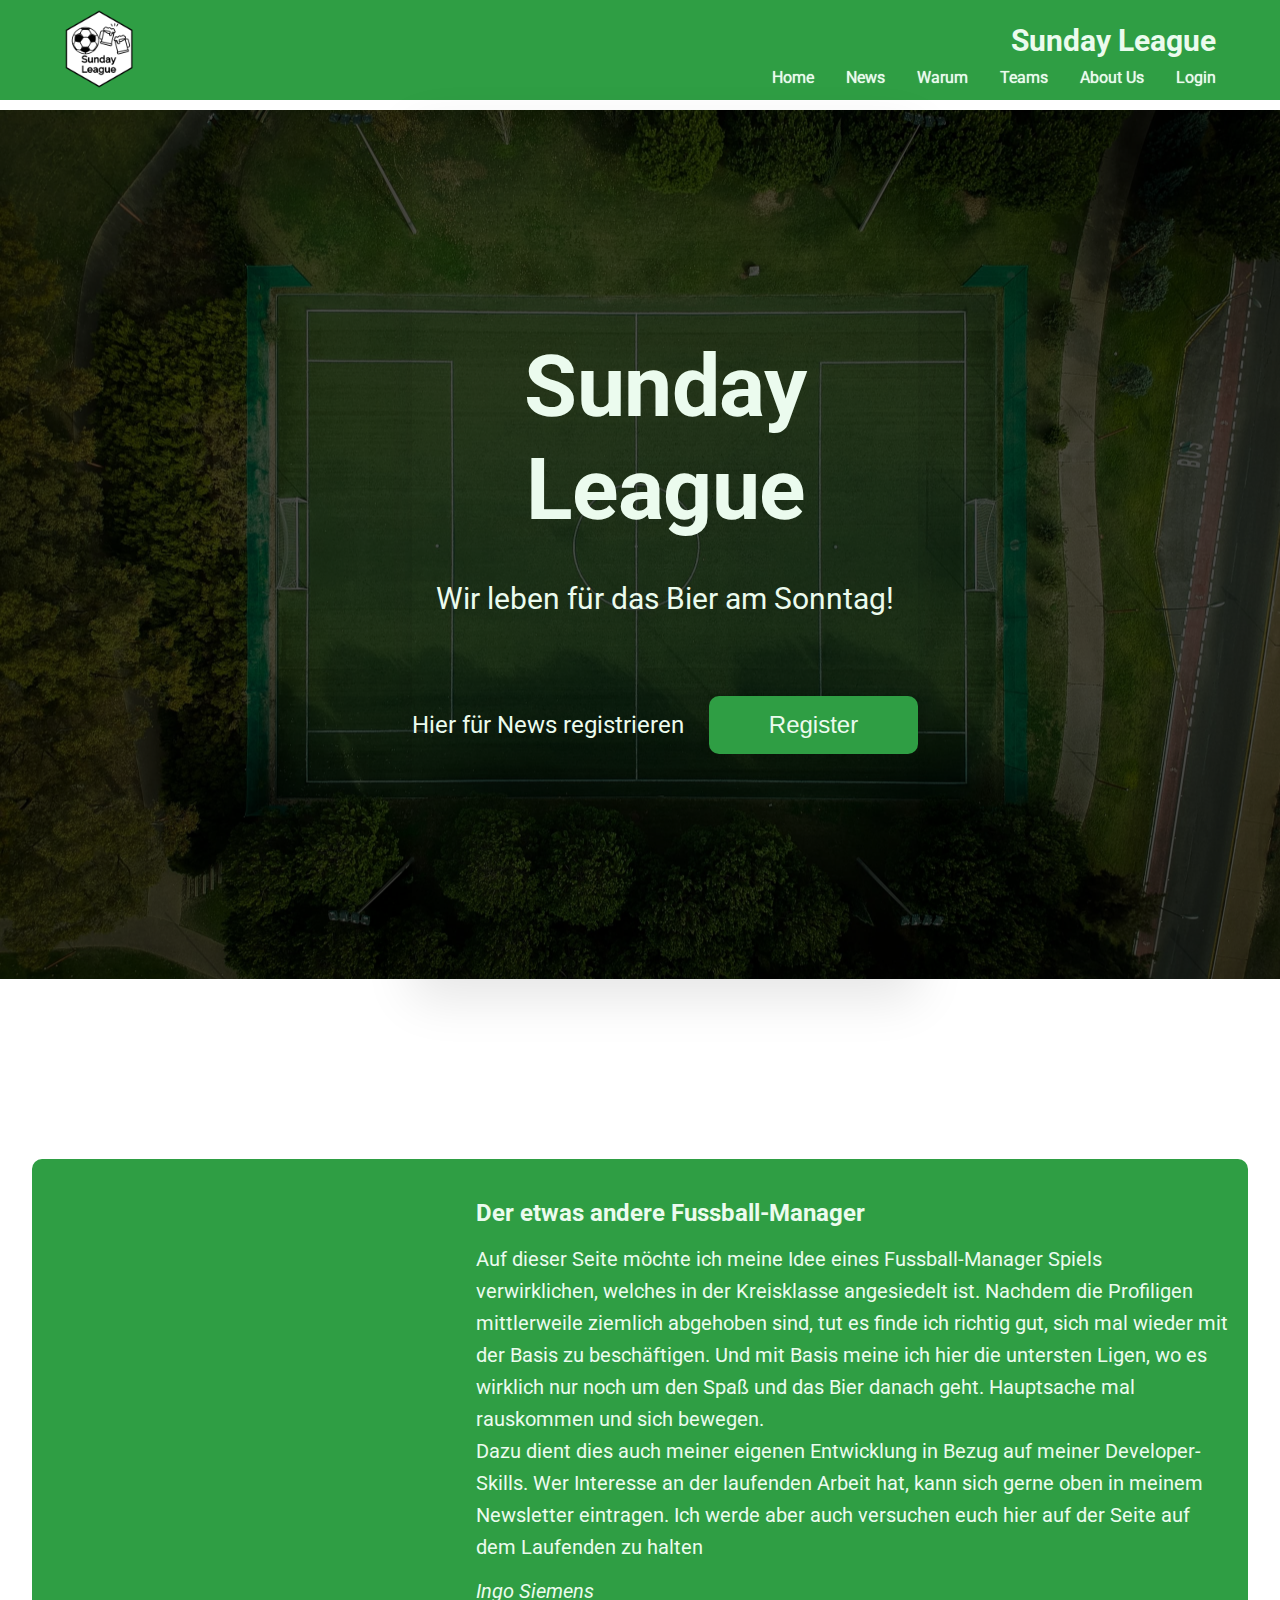
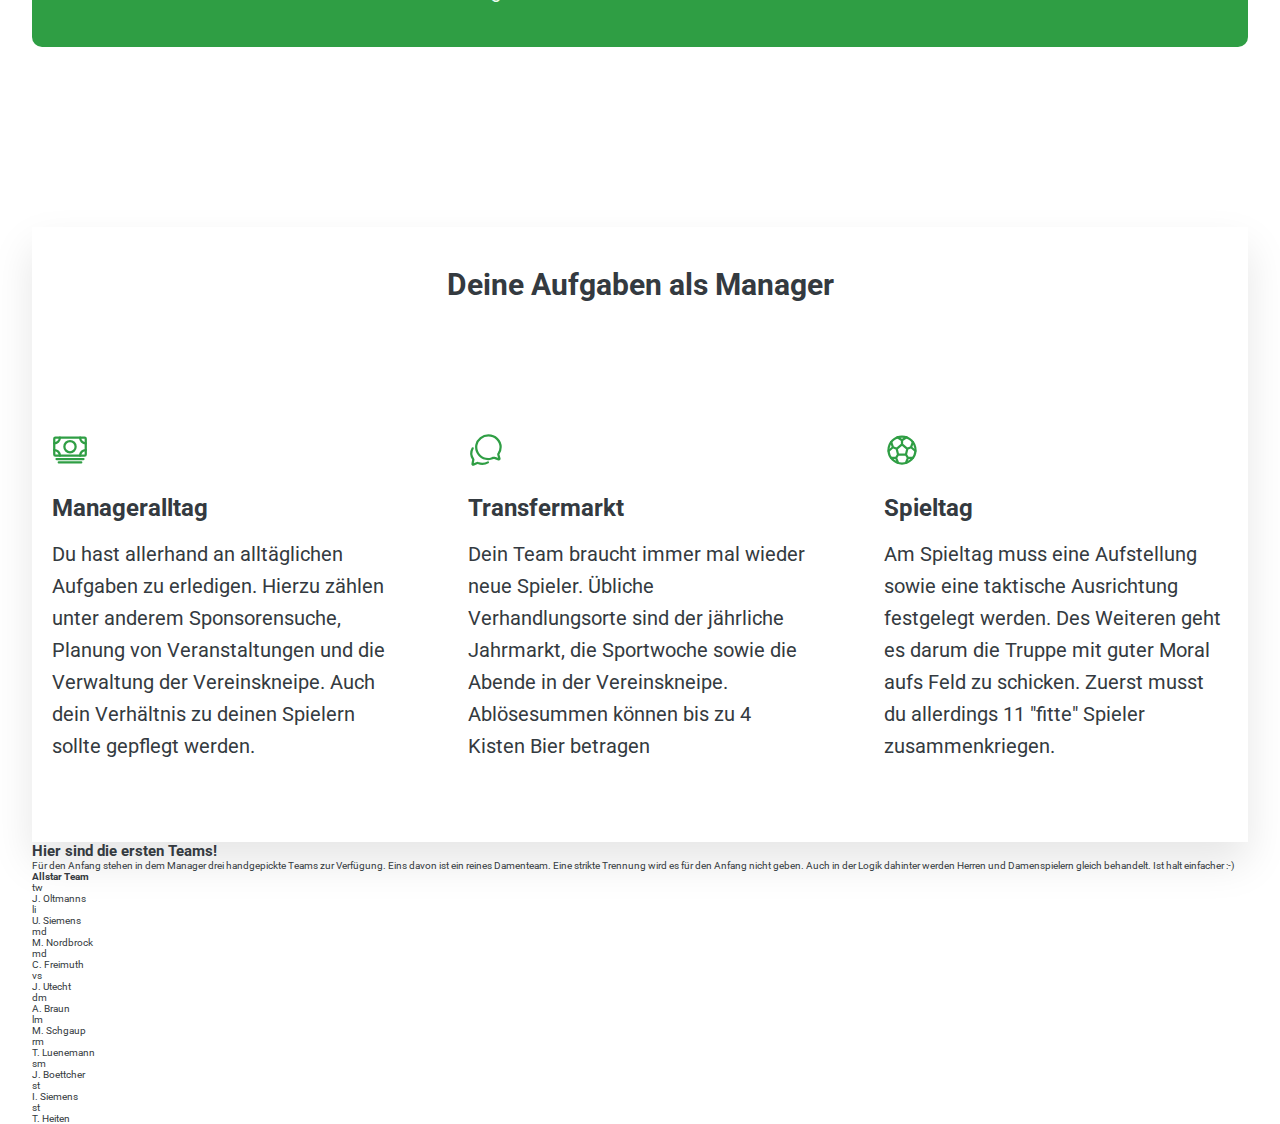
==== commit f99dd364: "why section, styling" ====
--- a/index.html
+++ b/index.html
@@ -15,7 +15,7 @@
             <ul>
                 <li><a href="#home">Home</a></li>
                 <li><a href="#news">News</a></li>
-                <li><a href="#why">Warum</a></li>
+                <li><a href="assets/html/warum.html">Warum</a></li>
                 <li><a href="#teams">Teams</a></li>
                 <li><a href="#about">About Us</a></li>
                 <li><a href="#">Login</a></li>
@@ -32,8 +32,6 @@
                 <button>Register</button>
             </div>
         </article>
-        <!-- <div class="header_img">
-            <img src="assets/img/henrique-macedo-8RzMsxk3wgg-unsplash.jpeg" alt="soccer field from above"></div> -->
 	</header>
     <main class="max-width">
         <section class="section_idea">
@@ -41,7 +39,7 @@
 
             </div>
             <article class="article_idea">
-                <h3>Meine Idee</h3>
+                <h3>Der etwas andere Fussball-Manager</h3>
                 <p>Auf dieser Seite möchte ich meine Idee eines Fussball-Manager Spiels verwirklichen, welches in der Kreisklasse angesiedelt ist. Nachdem die Profiligen mittlerweile ziemlich abgehoben sind, tut es finde ich richtig gut, sich mal wieder mit der Basis zu beschäftigen. Und mit Basis meine ich hier die untersten Ligen, wo es wirklich nur noch um den Spaß und das Bier danach geht. Hauptsache mal rauskommen und sich bewegen.</p>
                 <p>Dazu dient dies auch meiner eigenen Entwicklung in Bezug auf meiner Developer-Skills. Wer Interesse an der laufenden Arbeit hat, kann sich gerne oben in meinem Newsletter eintragen. Ich werde aber auch versuchen euch hier auf der Seite auf dem Laufenden zu halten</p>
                 <p class="author">Ingo Siemens</p>
@@ -52,12 +50,12 @@
             <div class="features">
                 <article>
                     <svg xmlns="http://www.w3.org/2000/svg" class="ionicon" viewBox="0 0 512 512"><title>Cash</title><rect x="32" y="80" width="448" height="256" rx="16" ry="16" transform="rotate(180 256 208)" fill="none" stroke="currentColor" stroke-linejoin="round" stroke-width="32"/><path fill="none" stroke="currentColor" stroke-linecap="round" stroke-linejoin="round" stroke-width="32" d="M64 384h384M96 432h320"/><circle cx="256" cy="208" r="80" fill="none" stroke="currentColor" stroke-linecap="round" stroke-linejoin="round" stroke-width="32"/><path d="M480 160a80 80 0 01-80-80M32 160a80 80 0 0080-80M480 256a80 80 0 00-80 80M32 256a80 80 0 0180 80" fill="none" stroke="currentColor" stroke-linecap="round" stroke-linejoin="round" stroke-width="32"/></svg>                    <h3>Manageralltag</h3>
-                    <p>Im Alltag beschäftigst du dich mit Marketingaufgaben, Sponsorings sowie Soziales innerhalb des Teams. Auch viele andere Aufgaben rund um Finanzen (Mannschaftskasse) und Außenauftritt müssen erledigt werden.</p>
+                    <p>Du hast allerhand an alltäglichen Aufgaben zu erledigen. Hierzu zählen unter anderem Sponsorensuche, Planung von Veranstaltungen und die Verwaltung der Vereinskneipe. Auch dein Verhältnis zu deinen Spielern sollte gepflegt werden.</p>
                 </article>
                 <article>
                     <svg xmlns="http://www.w3.org/2000/svg" class="ionicon" viewBox="0 0 512 512"><title>Chatbubbles</title><path d="M431 320.6c-1-3.6 1.2-8.6 3.3-12.2a33.68 33.68 0 012.1-3.1A162 162 0 00464 215c.3-92.2-77.5-167-173.7-167-83.9 0-153.9 57.1-170.3 132.9a160.7 160.7 0 00-3.7 34.2c0 92.3 74.8 169.1 171 169.1 15.3 0 35.9-4.6 47.2-7.7s22.5-7.2 25.4-8.3a26.44 26.44 0 019.3-1.7 26 26 0 0110.1 2l56.7 20.1a13.52 13.52 0 003.9 1 8 8 0 008-8 12.85 12.85 0 00-.5-2.7z" fill="none" stroke="currentColor" stroke-linecap="round" stroke-miterlimit="10" stroke-width="32"/><path d="M66.46 232a146.23 146.23 0 006.39 152.67c2.31 3.49 3.61 6.19 3.21 8s-11.93 61.87-11.93 61.87a8 8 0 002.71 7.68A8.17 8.17 0 0072 464a7.26 7.26 0 002.91-.6l56.21-22a15.7 15.7 0 0112 .2c18.94 7.38 39.88 12 60.83 12A159.21 159.21 0 00284 432.11" fill="none" stroke="currentColor" stroke-linecap="round" stroke-miterlimit="10" stroke-width="32"/></svg>
-                    <h3>Zwischen den Saisons</h3>
-                    <p>Zwischen den Saisons geht es darum, neue Spieler für das Team zu gewinnen. Übliche Scoutingorte sind der jährliche Jahrmarkt, die Sportwoche sowie die Abende in der Vereinskneipe. Ablösesummen können bis zu 4 Kisten Bier betragen</p>
+                    <h3>Transfermarkt</h3>
+                    <p>Dein Team braucht immer mal wieder neue Spieler. Übliche Verhandlungsorte sind der jährliche Jahrmarkt, die Sportwoche sowie die Abende in der Vereinskneipe. Ablösesummen können bis zu 4 Kisten Bier betragen</p>
                 </article>
                 <article>
                     <svg xmlns="http://www.w3.org/2000/svg" class="ionicon" viewBox="0 0 512 512"><title>Football</title><circle cx="256" cy="256" r="192" fill="none" stroke="currentColor" stroke-linecap="round" stroke-miterlimit="10" stroke-width="32"/><path fill="none" stroke="currentColor" stroke-linecap="round" stroke-linejoin="round" stroke-width="32" d="M256 175.15l-76.09 63.83L200 320h112l20.09-81.02L256 175.15zM332.09 238.98l52.87-22.4 25.78-73.26M447 269.97l-62.04-53.39M179.91 238.98l-52.87-22.4-25.78-73.26M65 269.97l62.04-53.39M256 175.15v-57.57l64-42.64M192 74.93l64 42.65M312 320l28 48-28 71M410.74 368H342M200 320l-28 48 28.37 71.5M101.63 368H172"/></svg>                   
@@ -66,105 +64,8 @@
                 </article>
             </div>
         </section>
-        <h3 class="headline_news">WAS GIBTS NEUES?</h3>
-		<section class="section_news" id="news">
-        <article class="article-news article-news_1">
-            <img src="https://unsplash.it/200?1" alt="random">
-            <div class="article-news_text">
-                <h4>1 Lorem ipsum dolor sit amet consectetur.</h4>
-                <p>Lorem ipsum dolor sit amet consectetur adipisicing elit. Aspernatur adipisci numquam quae ducimus delectus. Doloremque asperiores distinctio facere explicabo fugit.</p>
-            </div>
-        </article>
-        <article class="article-news article-news_2">
-            <img src="https://unsplash.it/200?2" alt="random">
-            <div class="article-news_text">
-                <h4>2 Lorem ipsum dolor sit amet consectetur.</h4>
-                <p>Lorem ipsum dolor sit amet consectetur adipisicing elit. Aspernatur adipisci numquam quae ducimus delectus. Doloremque asperiores distinctio facere explicabo fugit.</p>
-            </div>
-        </article>
-        <article class="article-news article-news_3">
-            <img src="https://unsplash.it/200?3" alt="random">
-			<div class="article-news_text">
-                <h4>3 Lorem ipsum dolor sit amet consectetur.</h4>
-                <p>Lorem ipsum dolor sit amet consectetur adipisicing elit. Aspernatur adipisci numquam quae ducimus delectus. Doloremque asperiores distinctio facere explicabo fugit.</p>
-            </div>
-        </article>
-        <article class="article-news article-news_4">
-            <img src="https://unsplash.it/200?4" alt="random">
-			<div class="article-news_text">
-                <h4>4 Lorem ipsum dolor sit amet consectetur.</h4>
-                <p>Lorem ipsum dolor sit amet consectetur adipisicing elit. Aspernatur adipisci numquam quae ducimus delectus. Doloremque asperiores distinctio facere explicabo fugit.</p>
-            </div>
-        </article>
-        <article class="article-news article-news_5">
-            <img src="https://unsplash.it/200?5" alt="random">
-			<div class="article-news_text">
-                <h4>5 Lorem ipsum dolor sit amet consectetur.</h4>
-                <p>Lorem ipsum dolor sit amet consectetur adipisicing elit. Aspernatur adipisci numquam quae ducimus delectus. Doloremque asperiores distinctio facere explicabo fugit.</p>
-            </div>
-        </article>
-		</section>
-		<section class="section_why" id="why">
-            <article>
-                <h2> Warum Kreisklasse?</h2>
-                <p>
-                Wir möchten euch in unserem Spiel nicht vor die üblichen
-                Herausforderungen von Bundesligamanagern oder Manager von
-                internationalen Top-Vereinen, die die Champions-League gewinnen
-                möchten. Dies tun die etablierten schon sehr gut.
-                </p>
-                <p>
-                Uns geht es darum mit euch in die tieferen Ligen zu schauen. Genau
-                genommen, in die tiefste Liga, nämlich der Kreisklasse.
-                </p>
-                <p>
-                Auch hier beschäftigt man sich mit Aufstellung, Taktik, Training
-                jedoch entstehen hier noch ganz andere Herausforderungen.
-                </p>
-                <p>
-                Wer kennt es aus seiner eigenen Fussballkarrieren nicht? Problem Nr. 1
-                ist oftmals, überhaupt 11 Mann für das Spiel zusammenzukriegen. Da
-                muss schon öfters mal in die kreative Trickkiste gegriffen werden und
-                alte Recken, die schon seit Jahren keinen Platz mehr betreten haben,
-                reaktiviert werden. Noch dazu sind wahrscheinlich die Hälfte der 1.
-                Mannschaft noch verkatert vom Diskothekenbesuch des Vorabends.
-                </p>
-                <p>
-                Und Streit gibt es auch schon wieder, weil immer die Gleichen entweder
-                zu spät, oder garnicht kommen. Und die Beiträge in die
-                Mannschaftskasse werden auch nur in den seltensten Fällen ohne 3 mal
-                nachzuhaken gezahlt.
-                </p>
-                <p>
-                Trotzdem hat man auch viel Spaß dort. Die Mannschaftsfeiern sind
-                legendär und sobald die Sportwoche startet, sind sowieso alle gut
-                drauf. Dort stehen dann nämlich alle mal im Mittelpunkt und die Anzahl
-                der Zuschauer ist so hoch wie sonst nie.
-                </p>
-                <p>
-                Wichtig ist natürlich auch, sich um die Vereinskneipe und den
-                Pommeswagen zu kümmern. Sollte hier irgendwas schief laufen, hat dies
-                alles einen Einfluss auf Moral und Tagesform der Spieler, sowie die
-                Stimmung bei den Fans auf dem Fussballplatz. Bier ist nämlich der
-                Hauptgrund hier am Sonntag noch vorbeizuschauen und die relativ
-                talentlosen Spieler, die bereits nach 10 Minuten Spielzeit aufgrund
-                von Seitenstechen nicht mehr gerade stehen können, anzufeuern.
-                </p>
-                <p>
-                Und mit den Schiedsrichtern hat mans auch nicht immer leicht. Der eine
-                zieht bei jeder kleinen Meckerei direkt gelb, aber bei Foulspielen
-                muss schon der Krankenwagen kommen, damit der Schiri mal seine Pfeife
-                benutzt.
-                </p>
-                <p>
-                Dies soll nur als kleiner Auszug der üblichen Herausforderungen eines
-                Kreisklassenmanagers dienen. Wir hoffen ihr habt Lust mit uns auf
-                diese Reise zu gehen und Erfolge mit eurer Truppe einzufahren, damit
-                auf dem nächsten Jahrmarktsbesuch mal wieder so richtig Gas gegeben
-                werden kann.
-                </p>
-            </article>
-		</section>
+
+		
 		<section class="section_teams" id="teams">
         <h2>Hier sind die ersten Teams!</h2>
         <div>
--- a/assets/css/style.css
+++ b/assets/css/style.css
@@ -63,12 +63,12 @@
   align-items: center;
   margin-top: 10px;
   margin-bottom: 20vh;
-  background: linear-gradient(rgba(0, 0, 0, 0.4), rgba(0, 0, 0, 0.6)), url("../img/hero_opti.jpeg") center/cover no-repeat;
+  background: linear-gradient(90deg, rgba(0, 0, 0, 0.7), rgba(0, 0, 0, 0.7)), url("../img/hero_opti.jpeg") center/cover no-repeat;
 }
 .section_home article {
   text-align: center;
   color: #ebfbee;
-  padding: 16rem 0;
+  padding: 25vh 0;
   margin-left: 50px;
   box-shadow: 0 20px 50px rgba(0, 0, 0, 0.1);
   border-radius: 10px;
@@ -175,9 +175,8 @@
 
 .section_news {
   display: grid;
-  grid-template: 1fr 1fr/1fr 1fr 0.5fr;
+  grid-template-columns: 1fr 1fr;
   gap: 2rem;
-  margin: 20vh 0;
 }
 .section_news .article-news {
   display: flex;
@@ -191,12 +190,41 @@
 .section_news .article-news_text p {
   font-size: 1.6rem;
 }
-.section_news .article-news_5 {
-  display: flex;
-  flex-direction: column;
-  flex-wrap: nowrap;
-  gap: 2.5vw;
-  grid-area: 1/3/3/4;
+.section_news .article-news_1 {
+  grid-column: 1/3;
+}
+
+.header_why {
+  display: grid;
+  grid-template-columns: 1fr 1fr;
+  column-gap: 5rem;
+  justify-content: center;
+  align-items: center;
+  padding: 5rem 5%;
+  margin-top: 10px;
+  margin-bottom: 20vh;
+  box-shadow: 0 20px 50px rgba(0, 0, 0, 0.1);
+}
+.header_why .header_why_div {
+  padding: 5rem 2rem;
+}
+.header_why .header_why_div img {
+  width: 100%;
+}
+.header_why article {
+  text-align: center;
+  color: #343a40;
+  margin-left: 50px;
+  border-radius: 10px;
+}
+.header_why article h2 {
+  font-size: 8.6rem;
+  line-height: 1.2;
+  letter-spacing: -0.5px;
+}
+.header_why article p {
+  font-size: 3rem;
+  margin: 4rem 0 8rem 0;
 }
 
 .section_why {
@@ -213,8 +241,8 @@
   margin: 20vh 0;
 }
 .section_why article p {
-  line-height: 1.4;
-  margin-bottom: 5vh;
+  line-height: 1.6;
+  margin-bottom: 1.5em;
 }
 
 /*# sourceMappingURL=style.css.map */
